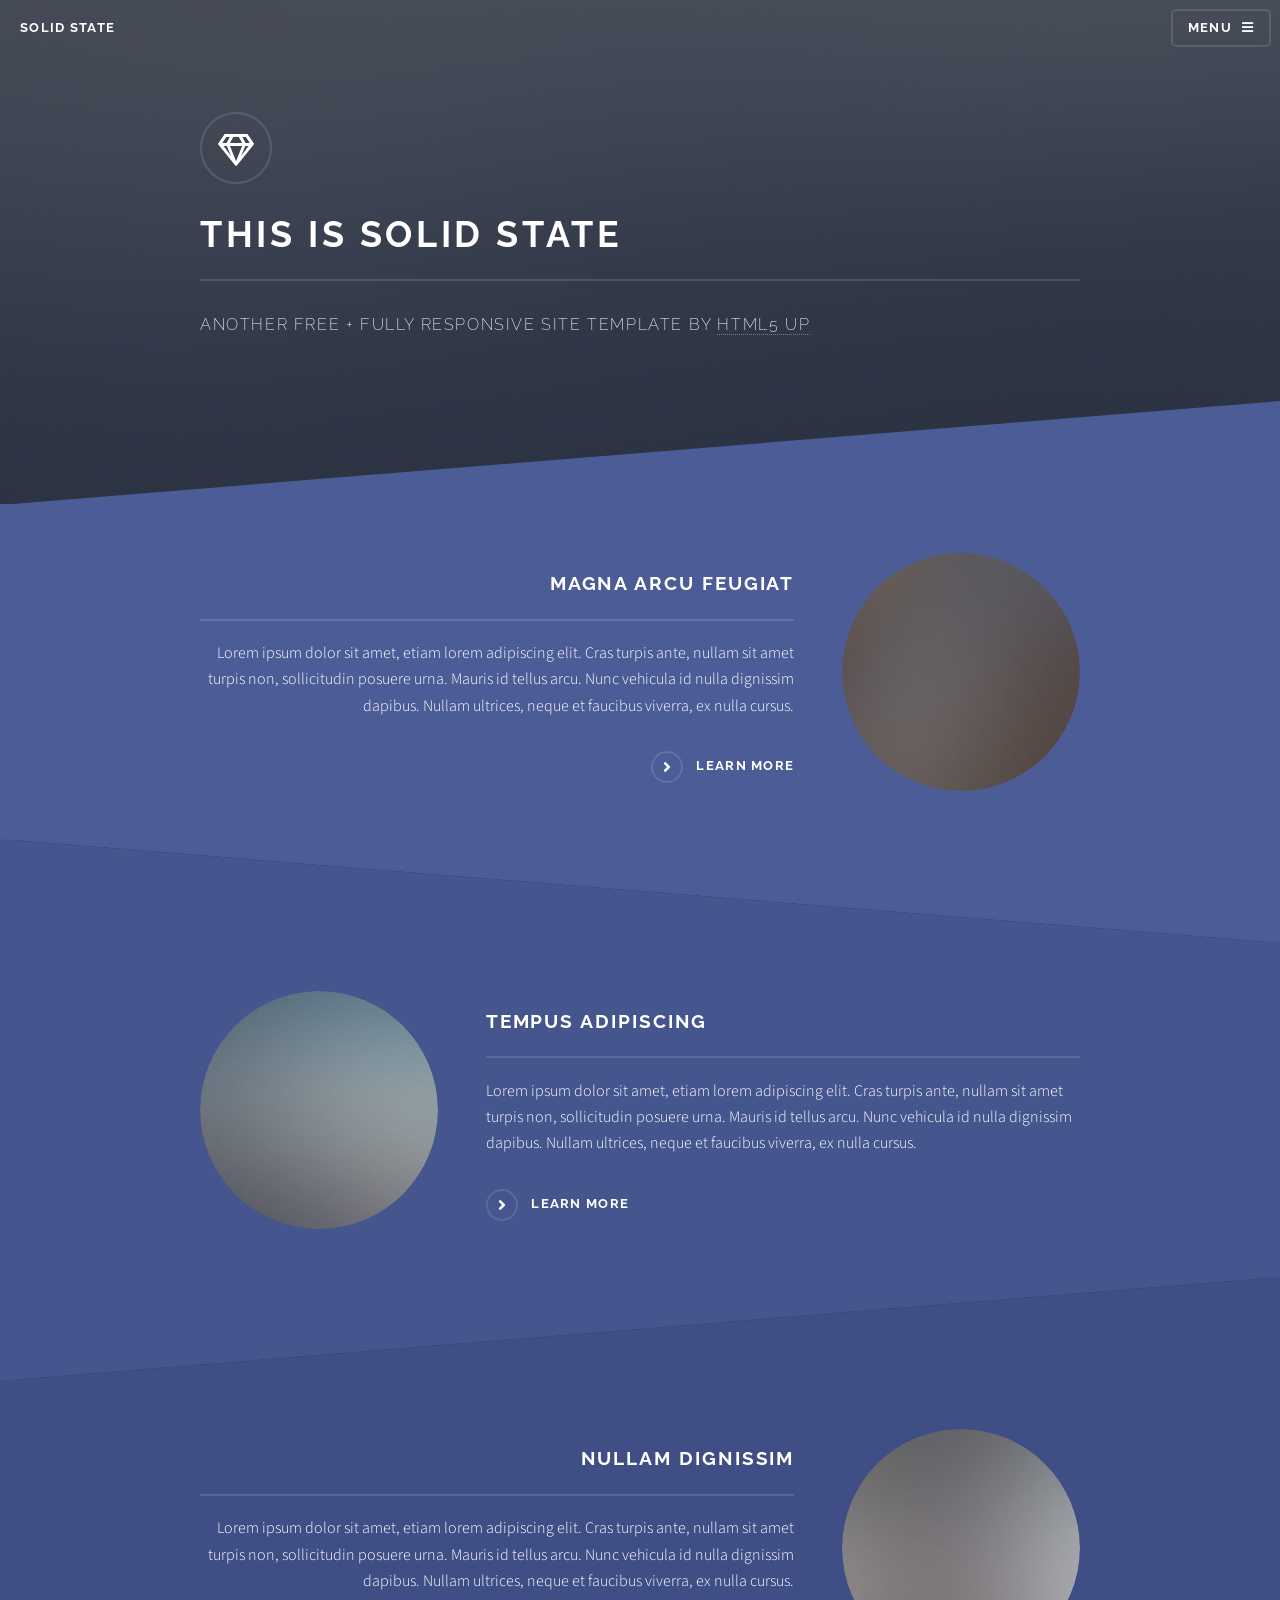
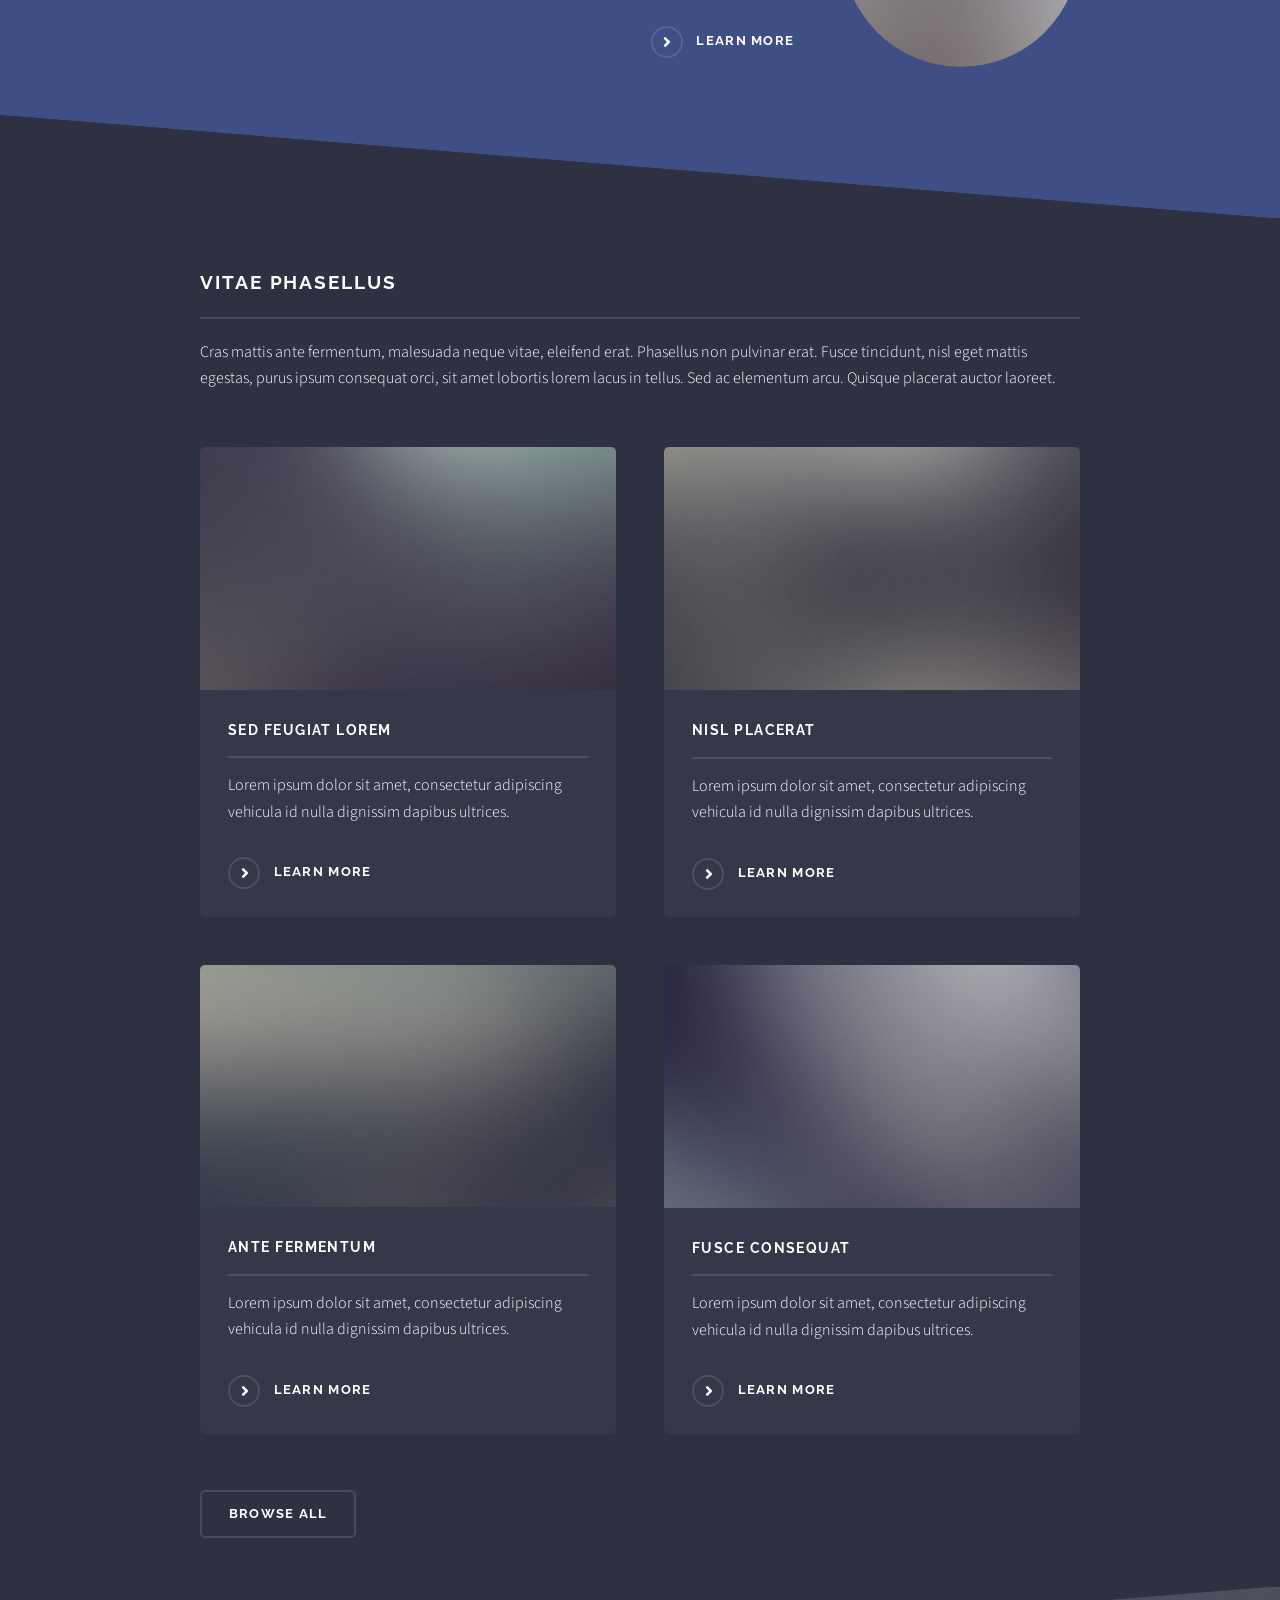
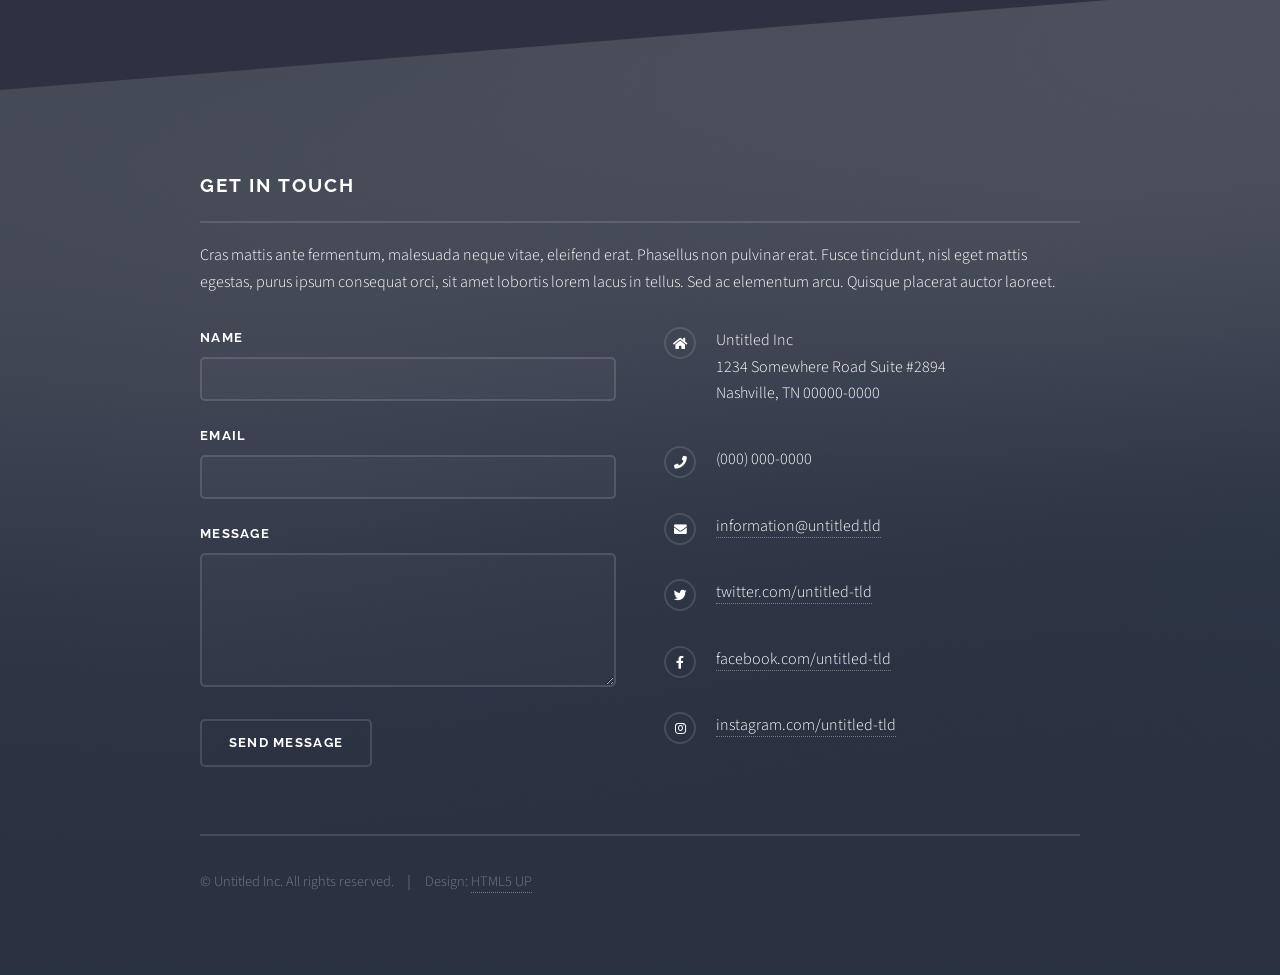
==== html5up-solid-state/index.html @ dfd780fa "hey" ====
<!DOCTYPE HTML>
<!--
	Solid State by HTML5 UP
	html5up.net | @ajlkn
	Free for personal and commercial use under the CCA 3.0 license (html5up.net/license)
-->
<html>
	<head>
		<title>Solid State by HTML5 UP</title>
		<meta charset="utf-8" />
		<meta name="viewport" content="width=device-width, initial-scale=1, user-scalable=no" />
		<link rel="stylesheet" href="assets/css/main.css" />
		<noscript><link rel="stylesheet" href="assets/css/noscript.css" /></noscript>
	</head>
	<body class="is-preload">

		<!-- Page Wrapper -->
			<div id="page-wrapper">

				<!-- Header -->
					<header id="header" class="alt">
						<h1><a href="index.html">Solid State</a></h1>
						<nav>
							<a href="#menu">Menu</a>
						</nav>
					</header>

				<!-- Menu -->
					<nav id="menu">
						<div class="inner">
							<h2>Menu</h2>
							<ul class="links">
								<li><a href="index.html">Home</a></li>
								<li><a href="generic.html">Generic</a></li>
								<li><a href="elements.html">Elements</a></li>
								<li><a href="#">Log In</a></li>
								<li><a href="#">Sign Up</a></li>
							</ul>
							<a href="#" class="close">Close</a>
						</div>
					</nav>

				<!-- Banner -->
					<section id="banner">
						<div class="inner">
							<div class="logo"><span class="icon fa-gem"></span></div>
							<h2>This is Solid State</h2>
							<p>Another free + fully responsive site template by <a href="http://html5up.net">HTML5 UP</a></p>
						</div>
					</section>

				<!-- Wrapper -->
					<section id="wrapper">

						<!-- One -->
							<section id="one" class="wrapper spotlight style1">
								<div class="inner">
									<a href="#" class="image"><img src="images/pic01.jpg" alt="" /></a>
									<div class="content">
										<h2 class="major">Magna arcu feugiat</h2>
										<p>Lorem ipsum dolor sit amet, etiam lorem adipiscing elit. Cras turpis ante, nullam sit amet turpis non, sollicitudin posuere urna. Mauris id tellus arcu. Nunc vehicula id nulla dignissim dapibus. Nullam ultrices, neque et faucibus viverra, ex nulla cursus.</p>
										<a href="#" class="special">Learn more</a>
									</div>
								</div>
							</section>

						<!-- Two -->
							<section id="two" class="wrapper alt spotlight style2">
								<div class="inner">
									<a href="#" class="image"><img src="images/pic02.jpg" alt="" /></a>
									<div class="content">
										<h2 class="major">Tempus adipiscing</h2>
										<p>Lorem ipsum dolor sit amet, etiam lorem adipiscing elit. Cras turpis ante, nullam sit amet turpis non, sollicitudin posuere urna. Mauris id tellus arcu. Nunc vehicula id nulla dignissim dapibus. Nullam ultrices, neque et faucibus viverra, ex nulla cursus.</p>
										<a href="#" class="special">Learn more</a>
									</div>
								</div>
							</section>

						<!-- Three -->
							<section id="three" class="wrapper spotlight style3">
								<div class="inner">
									<a href="#" class="image"><img src="images/pic03.jpg" alt="" /></a>
									<div class="content">
										<h2 class="major">Nullam dignissim</h2>
										<p>Lorem ipsum dolor sit amet, etiam lorem adipiscing elit. Cras turpis ante, nullam sit amet turpis non, sollicitudin posuere urna. Mauris id tellus arcu. Nunc vehicula id nulla dignissim dapibus. Nullam ultrices, neque et faucibus viverra, ex nulla cursus.</p>
										<a href="#" class="special">Learn more</a>
									</div>
								</div>
							</section>

						<!-- Four -->
							<section id="four" class="wrapper alt style1">
								<div class="inner">
									<h2 class="major">Vitae phasellus</h2>
									<p>Cras mattis ante fermentum, malesuada neque vitae, eleifend erat. Phasellus non pulvinar erat. Fusce tincidunt, nisl eget mattis egestas, purus ipsum consequat orci, sit amet lobortis lorem lacus in tellus. Sed ac elementum arcu. Quisque placerat auctor laoreet.</p>
									<section class="features">
										<article>
											<a href="#" class="image"><img src="images/pic04.jpg" alt="" /></a>
											<h3 class="major">Sed feugiat lorem</h3>
											<p>Lorem ipsum dolor sit amet, consectetur adipiscing vehicula id nulla dignissim dapibus ultrices.</p>
											<a href="#" class="special">Learn more</a>
										</article>
										<article>
											<a href="#" class="image"><img src="images/pic05.jpg" alt="" /></a>
											<h3 class="major">Nisl placerat</h3>
											<p>Lorem ipsum dolor sit amet, consectetur adipiscing vehicula id nulla dignissim dapibus ultrices.</p>
											<a href="#" class="special">Learn more</a>
										</article>
										<article>
											<a href="#" class="image"><img src="images/pic06.jpg" alt="" /></a>
											<h3 class="major">Ante fermentum</h3>
											<p>Lorem ipsum dolor sit amet, consectetur adipiscing vehicula id nulla dignissim dapibus ultrices.</p>
											<a href="#" class="special">Learn more</a>
										</article>
										<article>
											<a href="#" class="image"><img src="images/pic07.jpg" alt="" /></a>
											<h3 class="major">Fusce consequat</h3>
											<p>Lorem ipsum dolor sit amet, consectetur adipiscing vehicula id nulla dignissim dapibus ultrices.</p>
											<a href="#" class="special">Learn more</a>
										</article>
									</section>
									<ul class="actions">
										<li><a href="#" class="button">Browse All</a></li>
									</ul>
								</div>
							</section>

					</section>

				<!-- Footer -->
					<section id="footer">
						<div class="inner">
							<h2 class="major">Get in touch</h2>
							<p>Cras mattis ante fermentum, malesuada neque vitae, eleifend erat. Phasellus non pulvinar erat. Fusce tincidunt, nisl eget mattis egestas, purus ipsum consequat orci, sit amet lobortis lorem lacus in tellus. Sed ac elementum arcu. Quisque placerat auctor laoreet.</p>
							<form method="post" action="#">
								<div class="fields">
									<div class="field">
										<label for="name">Name</label>
										<input type="text" name="name" id="name" />
									</div>
									<div class="field">
										<label for="email">Email</label>
										<input type="email" name="email" id="email" />
									</div>
									<div class="field">
										<label for="message">Message</label>
										<textarea name="message" id="message" rows="4"></textarea>
									</div>
								</div>
								<ul class="actions">
									<li><input type="submit" value="Send Message" /></li>
								</ul>
							</form>
							<ul class="contact">
								<li class="icon solid fa-home">
									Untitled Inc<br />
									1234 Somewhere Road Suite #2894<br />
									Nashville, TN 00000-0000
								</li>
								<li class="icon solid fa-phone">(000) 000-0000</li>
								<li class="icon solid fa-envelope"><a href="#">information@untitled.tld</a></li>
								<li class="icon brands fa-twitter"><a href="#">twitter.com/untitled-tld</a></li>
								<li class="icon brands fa-facebook-f"><a href="#">facebook.com/untitled-tld</a></li>
								<li class="icon brands fa-instagram"><a href="#">instagram.com/untitled-tld</a></li>
							</ul>
							<ul class="copyright">
								<li>&copy; Untitled Inc. All rights reserved.</li><li>Design: <a href="http://html5up.net">HTML5 UP</a></li>
							</ul>
						</div>
					</section>

			</div>

		<!-- Scripts -->
			<script src="assets/js/jquery.min.js"></script>
			<script src="assets/js/jquery.scrollex.min.js"></script>
			<script src="assets/js/browser.min.js"></script>
			<script src="assets/js/breakpoints.min.js"></script>
			<script src="assets/js/util.js"></script>
			<script src="assets/js/main.js"></script>

	</body>
</html>
---- html5up-solid-state/assets/css/main.css ----
@import url(fontawesome-all.min.css);
@import url("https://fonts.googleapis.com/css?family=Raleway:200,700|Source+Sans+Pro:300,600,300italic,600italic");

/*
	Solid State by HTML5 UP
	html5up.net | @ajlkn
	Free for personal and commercial use under the CCA 3.0 license (html5up.net/license)
*/

html, body, div, span, applet, object,
iframe, h1, h2, h3, h4, h5, h6, p, blockquote,
pre, a, abbr, acronym, address, big, cite,
code, del, dfn, em, img, ins, kbd, q, s, samp,
small, strike, strong, sub, sup, tt, var, b,
u, i, center, dl, dt, dd, ol, ul, li, fieldset,
form, label, legend, table, caption, tbody,
tfoot, thead, tr, th, td, article, aside,
canvas, details, embed, figure, figcaption,
footer, header, hgroup, menu, nav, output, ruby,
section, summary, time, mark, audio, video {
	margin: 0;
	padding: 0;
	border: 0;
	font-size: 100%;
	font: inherit;
	vertical-align: baseline;}

article, aside, details, figcaption, figure,
footer, header, hgroup, menu, nav, section {
	display: block;}

body {
	line-height: 1;
}

ol, ul {
	list-style: none;
}

blockquote, q {
	quotes: none;
}

	blockquote:before, blockquote:after, q:before, q:after {
		content: '';
		content: none;
	}

table {
	border-collapse: collapse;
	border-spacing: 0;
}

body {
	-webkit-text-size-adjust: none;
}

mark {
	background-color: transparent;
	color: inherit;
}

input::-moz-focus-inner {
	border: 0;
	padding: 0;
}

input, select, textarea {
	-moz-appearance: none;
	-webkit-appearance: none;
	-ms-appearance: none;
	appearance: none;
}

/* Basic */

	@-ms-viewport {
		width: device-width;
	}

	body {
		-ms-overflow-style: scrollbar;
	}

	@media screen and (max-width: 480px) {

		html, body {
			min-width: 320px;
		}

	}

	html {
		box-sizing: border-box;
	}

	*, *:before, *:after {
		box-sizing: inherit;
	}

	body {
		background-color: #2e3141;
		background-image: linear-gradient(to top, rgba(46, 49, 65, 0.8), rgba(46, 49, 65, 0.8)), url("../../images/bg.jpg");
		background-size: auto, cover;
		background-attachment: fixed, fixed;
		background-position: center, center;
	}

		body.is-preload *, body.is-preload *:before, body.is-preload *:after {
			-moz-animation: none !important;
			-webkit-animation: none !important;
			-ms-animation: none !important;
			animation: none !important;
			-moz-transition: none !important;
			-webkit-transition: none !important;
			-ms-transition: none !important;
			transition: none !important;
		}

/* Type */

	body, input, select, textarea {
		color: #ffffff;
		font-family: "Source Sans Pro", Helvetica, sans-serif;
		font-size: 16.5pt;
		font-weight: 300;
		line-height: 1.65;
	}

		@media screen and (max-width: 1680px) {

			body, input, select, textarea {
				font-size: 13pt;
			}

		}

		@media screen and (max-width: 1280px) {

			body, input, select, textarea {
				font-size: 12pt;
			}

		}

		@media screen and (max-width: 980px) {

			body, input, select, textarea {
				font-size: 12pt;
			}

		}

		@media screen and (max-width: 736px) {

			body, input, select, textarea {
				font-size: 12pt;
			}

		}

		@media screen and (max-width: 480px) {

			body, input, select, textarea {
				font-size: 12pt;
			}

		}

	a {
		-moz-transition: color 0.2s ease-in-out, border-bottom-color 0.2s ease-in-out;
		-webkit-transition: color 0.2s ease-in-out, border-bottom-color 0.2s ease-in-out;
		-ms-transition: color 0.2s ease-in-out, border-bottom-color 0.2s ease-in-out;
		transition: color 0.2s ease-in-out, border-bottom-color 0.2s ease-in-out;
		border-bottom: dotted 1px rgba(255, 255, 255, 0.35);
		color: #ffffff;
		text-decoration: none;
	}

		a:hover {
			border-bottom-color: transparent;
			color: #ffffff !important;
		}

		a.special:not(.button) {
			text-decoration: none;
			border-bottom: 0;
			display: block;
			font-family: Raleway, Helvetica, sans-serif;
			font-size: 0.8em;
			font-weight: 700;
			letter-spacing: 0.1em;
			margin: 0 0 2em 0;
			text-transform: uppercase;
		}

			a.special:not(.button):before {
				-moz-osx-font-smoothing: grayscale;
				-webkit-font-smoothing: antialiased;
				display: inline-block;
				font-style: normal;
				font-variant: normal;
				text-rendering: auto;
				line-height: 1;
				text-transform: none !important;
				font-family: 'Font Awesome 5 Free';
				font-weight: 900;
			}

			a.special:not(.button):before {
				-moz-transition: background-color 0.2s ease-in-out;
				-webkit-transition: background-color 0.2s ease-in-out;
				-ms-transition: background-color 0.2s ease-in-out;
				transition: background-color 0.2s ease-in-out;
				border-radius: 100%;
				border: solid 2px rgba(255, 255, 255, 0.125);
				content: '\f105';
				display: inline-block;
				font-size: 1.25em;
				height: 2em;
				line-height: 1.75em;
				margin-right: 0.85em;
				text-align: center;
				text-indent: 0.15em;
				vertical-align: middle;
				width: 2em;
			}

			a.special:not(.button):hover:before {
				background-color: rgba(255, 255, 255, 0.025);
			}

			a.special:not(.button):active:before {
				background-color: rgba(255, 255, 255, 0.075);
			}

	strong, b {
		color: #ffffff;
		font-weight: 600;
	}

	em, i {
		font-style: italic;
	}

	p {
		margin: 0 0 2em 0;
	}

	h1, h2, h3, h4, h5, h6 {
		color: #ffffff;
		font-family: Raleway, Helvetica, sans-serif;
		font-weight: 700;
		letter-spacing: 0.1em;
		margin: 0 0 1em 0;
		text-transform: uppercase;
	}

		h1 a, h2 a, h3 a, h4 a, h5 a, h6 a {
			color: inherit;
			text-decoration: none;
			border-bottom: 0;
		}

		h1 span, h2 span, h3 span, h4 span, h5 span, h6 span {
			font-weight: 200;
		}

		h1.major, h2.major, h3.major, h4.major, h5.major, h6.major {
			padding-bottom: 1em;
			border-bottom: solid 2px rgba(255, 255, 255, 0.125);
		}

	h2 {
		font-size: 1.2em;
	}

	h3 {
		font-size: 0.9em;
	}

	h4 {
		font-size: 0.7em;
	}

	h5 {
		font-size: 0.7em;
	}

	h6 {
		font-size: 0.7em;
	}

	@media screen and (max-width: 736px) {

		h2 {
			font-size: 1em;
		}

		h3 {
			font-size: 0.8em;
		}

	}

	sub {
		font-size: 0.8em;
		position: relative;
		top: 0.5em;
	}

	sup {
		font-size: 0.8em;
		position: relative;
		top: -0.5em;
	}

	blockquote {
		border-left: solid 4px rgba(255, 255, 255, 0.125);
		font-style: italic;
		margin: 0 0 2em 0;
		padding: 0.5em 0 0.5em 2em;
	}

	code {
		background: rgba(255, 255, 255, 0.025);
		border-radius: 5px;
		border: solid 2px rgba(255, 255, 255, 0.125);
		font-family: "Courier New", monospace;
		font-size: 0.9em;
		margin: 0 0.25em;
		padding: 0.25em 0.65em;
	}

	pre {
		-webkit-overflow-scrolling: touch;
		font-family: "Courier New", monospace;
		font-size: 0.9em;
		margin: 0 0 2em 0;
	}

		pre code {
			display: block;
			line-height: 1.75em;
			padding: 1em 1.5em;
			overflow-x: auto;
		}

	hr {
		border: 0;
		border-bottom: solid 2px rgba(255, 255, 255, 0.125);
		margin: 2.5em 0;
	}

		hr.major {
			margin: 4em 0;
		}

	.align-left {
		text-align: left;
	}

	.align-center {
		text-align: center;
	}

	.align-right {
		text-align: right;
	}

/* Row */

	.row {
		display: flex;
		flex-wrap: wrap;
		box-sizing: border-box;
		align-items: stretch;
	}

		.row > * {
			box-sizing: border-box;
		}

		.row.gtr-uniform > * > :last-child {
			margin-bottom: 0;
		}

		.row.aln-left {
			justify-content: flex-start;
		}

		.row.aln-center {
			justify-content: center;
		}

		.row.aln-right {
			justify-content: flex-end;
		}

		.row.aln-top {
			align-items: flex-start;
		}

		.row.aln-middle {
			align-items: center;
		}

		.row.aln-bottom {
			align-items: flex-end;
		}

		.row > .imp {
			order: -1;
		}

		.row > .col-1 {
			width: 8.33333%;
		}

		.row > .off-1 {
			margin-left: 8.33333%;
		}

		.row > .col-2 {
			width: 16.66667%;
		}

		.row > .off-2 {
			margin-left: 16.66667%;
		}

		.row > .col-3 {
			width: 25%;
		}

		.row > .off-3 {
			margin-left: 25%;
		}

		.row > .col-4 {
			width: 33.33333%;
		}

		.row > .off-4 {
			margin-left: 33.33333%;
		}

		.row > .col-5 {
			width: 41.66667%;
		}

		.row > .off-5 {
			margin-left: 41.66667%;
		}

		.row > .col-6 {
			width: 50%;
		}

		.row > .off-6 {
			margin-left: 50%;
		}

		.row > .col-7 {
			width: 58.33333%;
		}

		.row > .off-7 {
			margin-left: 58.33333%;
		}

		.row > .col-8 {
			width: 66.66667%;
		}

		.row > .off-8 {
			margin-left: 66.66667%;
		}

		.row > .col-9 {
			width: 75%;
		}

		.row > .off-9 {
			margin-left: 75%;
		}

		.row > .col-10 {
			width: 83.33333%;
		}

		.row > .off-10 {
			margin-left: 83.33333%;
		}

		.row > .col-11 {
			width: 91.66667%;
		}

		.row > .off-11 {
			margin-left: 91.66667%;
		}

		.row > .col-12 {
			width: 100%;
		}

		.row > .off-12 {
			margin-left: 100%;
		}

		.row.gtr-0 {
			margin-top: 0;
			margin-left: 0em;
		}

			.row.gtr-0 > * {
				padding: 0 0 0 0em;
			}

			.row.gtr-0.gtr-uniform {
				margin-top: 0em;
			}

				.row.gtr-0.gtr-uniform > * {
					padding-top: 0em;
				}

		.row.gtr-25 {
			margin-top: 0;
			margin-left: -0.4375em;
		}

			.row.gtr-25 > * {
				padding: 0 0 0 0.4375em;
			}

			.row.gtr-25.gtr-uniform {
				margin-top: -0.4375em;
			}

				.row.gtr-25.gtr-uniform > * {
					padding-top: 0.4375em;
				}

		.row.gtr-50 {
			margin-top: 0;
			margin-left: -0.875em;
		}

			.row.gtr-50 > * {
				padding: 0 0 0 0.875em;
			}

			.row.gtr-50.gtr-uniform {
				margin-top: -0.875em;
			}

				.row.gtr-50.gtr-uniform > * {
					padding-top: 0.875em;
				}

		.row {
			margin-top: 0;
			margin-left: -1.75em;
		}

			.row > * {
				padding: 0 0 0 1.75em;
			}

			.row.gtr-uniform {
				margin-top: -1.75em;
			}

				.row.gtr-uniform > * {
					padding-top: 1.75em;
				}

		.row.gtr-150 {
			margin-top: 0;
			margin-left: -2.625em;
		}

			.row.gtr-150 > * {
				padding: 0 0 0 2.625em;
			}

			.row.gtr-150.gtr-uniform {
				margin-top: -2.625em;
			}

				.row.gtr-150.gtr-uniform > * {
					padding-top: 2.625em;
				}

		.row.gtr-200 {
			margin-top: 0;
			margin-left: -3.5em;
		}

			.row.gtr-200 > * {
				padding: 0 0 0 3.5em;
			}

			.row.gtr-200.gtr-uniform {
				margin-top: -3.5em;
			}

				.row.gtr-200.gtr-uniform > * {
					padding-top: 3.5em;
				}

		@media screen and (max-width: 1680px) {

			.row {
				display: flex;
				flex-wrap: wrap;
				box-sizing: border-box;
				align-items: stretch;
			}

				.row > * {
					box-sizing: border-box;
				}

				.row.gtr-uniform > * > :last-child {
					margin-bottom: 0;
				}

				.row.aln-left {
					justify-content: flex-start;
				}

				.row.aln-center {
					justify-content: center;
				}

				.row.aln-right {
					justify-content: flex-end;
				}

				.row.aln-top {
					align-items: flex-start;
				}

				.row.aln-middle {
					align-items: center;
				}

				.row.aln-bottom {
					align-items: flex-end;
				}

				.row > .imp-xlarge {
					order: -1;
				}

				.row > .col-1-xlarge {
					width: 8.33333%;
				}

				.row > .off-1-xlarge {
					margin-left: 8.33333%;
				}

				.row > .col-2-xlarge {
					width: 16.66667%;
				}

				.row > .off-2-xlarge {
					margin-left: 16.66667%;
				}

				.row > .col-3-xlarge {
					width: 25%;
				}

				.row > .off-3-xlarge {
					margin-left: 25%;
				}

				.row > .col-4-xlarge {
					width: 33.33333%;
				}

				.row > .off-4-xlarge {
					margin-left: 33.33333%;
				}

				.row > .col-5-xlarge {
					width: 41.66667%;
				}

				.row > .off-5-xlarge {
					margin-left: 41.66667%;
				}

				.row > .col-6-xlarge {
					width: 50%;
				}

				.row > .off-6-xlarge {
					margin-left: 50%;
				}

				.row > .col-7-xlarge {
					width: 58.33333%;
				}

				.row > .off-7-xlarge {
					margin-left: 58.33333%;
				}

				.row > .col-8-xlarge {
					width: 66.66667%;
				}

				.row > .off-8-xlarge {
					margin-left: 66.66667%;
				}

				.row > .col-9-xlarge {
					width: 75%;
				}

				.row > .off-9-xlarge {
					margin-left: 75%;
				}

				.row > .col-10-xlarge {
					width: 83.33333%;
				}

				.row > .off-10-xlarge {
					margin-left: 83.33333%;
				}

				.row > .col-11-xlarge {
					width: 91.66667%;
				}

				.row > .off-11-xlarge {
					margin-left: 91.66667%;
				}

				.row > .col-12-xlarge {
					width: 100%;
				}

				.row > .off-12-xlarge {
					margin-left: 100%;
				}

				.row.gtr-0 {
					margin-top: 0;
					margin-left: 0em;
				}

					.row.gtr-0 > * {
						padding: 0 0 0 0em;
					}

					.row.gtr-0.gtr-uniform {
						margin-top: 0em;
					}

						.row.gtr-0.gtr-uniform > * {
							padding-top: 0em;
						}

				.row.gtr-25 {
					margin-top: 0;
					margin-left: -0.4375em;
				}

					.row.gtr-25 > * {
						padding: 0 0 0 0.4375em;
					}

					.row.gtr-25.gtr-uniform {
						margin-top: -0.4375em;
					}

						.row.gtr-25.gtr-uniform > * {
							padding-top: 0.4375em;
						}

				.row.gtr-50 {
					margin-top: 0;
					margin-left: -0.875em;
				}

					.row.gtr-50 > * {
						padding: 0 0 0 0.875em;
					}

					.row.gtr-50.gtr-uniform {
						margin-top: -0.875em;
					}

						.row.gtr-50.gtr-uniform > * {
							padding-top: 0.875em;
						}

				.row {
					margin-top: 0;
					margin-left: -1.75em;
				}

					.row > * {
						padding: 0 0 0 1.75em;
					}

					.row.gtr-uniform {
						margin-top: -1.75em;
					}

						.row.gtr-uniform > * {
							padding-top: 1.75em;
						}

				.row.gtr-150 {
					margin-top: 0;
					margin-left: -2.625em;
				}

					.row.gtr-150 > * {
						padding: 0 0 0 2.625em;
					}

					.row.gtr-150.gtr-uniform {
						margin-top: -2.625em;
					}

						.row.gtr-150.gtr-uniform > * {
							padding-top: 2.625em;
						}

				.row.gtr-200 {
					margin-top: 0;
					margin-left: -3.5em;
				}

					.row.gtr-200 > * {
						padding: 0 0 0 3.5em;
					}

					.row.gtr-200.gtr-uniform {
						margin-top: -3.5em;
					}

						.row.gtr-200.gtr-uniform > * {
							padding-top: 3.5em;
						}

		}

		@media screen and (max-width: 1280px) {

			.row {
				display: flex;
				flex-wrap: wrap;
				box-sizing: border-box;
				align-items: stretch;
			}

				.row > * {
					box-sizing: border-box;
				}

				.row.gtr-uniform > * > :last-child {
					margin-bottom: 0;
				}

				.row.aln-left {
					justify-content: flex-start;
				}

				.row.aln-center {
					justify-content: center;
				}

				.row.aln-right {
					justify-content: flex-end;
				}

				.row.aln-top {
					align-items: flex-start;
				}

				.row.aln-middle {
					align-items: center;
				}

				.row.aln-bottom {
					align-items: flex-end;
				}

				.row > .imp-large {
					order: -1;
				}

				.row > .col-1-large {
					width: 8.33333%;
				}

				.row > .off-1-large {
					margin-left: 8.33333%;
				}

				.row > .col-2-large {
					width: 16.66667%;
				}

				.row > .off-2-large {
					margin-left: 16.66667%;
				}

				.row > .col-3-large {
					width: 25%;
				}

				.row > .off-3-large {
					margin-left: 25%;
				}

				.row > .col-4-large {
					width: 33.33333%;
				}

				.row > .off-4-large {
					margin-left: 33.33333%;
				}

				.row > .col-5-large {
					width: 41.66667%;
				}

				.row > .off-5-large {
					margin-left: 41.66667%;
				}

				.row > .col-6-large {
					width: 50%;
				}

				.row > .off-6-large {
					margin-left: 50%;
				}

				.row > .col-7-large {
					width: 58.33333%;
				}

				.row > .off-7-large {
					margin-left: 58.33333%;
				}

				.row > .col-8-large {
					width: 66.66667%;
				}

				.row > .off-8-large {
					margin-left: 66.66667%;
				}

				.row > .col-9-large {
					width: 75%;
				}

				.row > .off-9-large {
					margin-left: 75%;
				}

				.row > .col-10-large {
					width: 83.33333%;
				}

				.row > .off-10-large {
					margin-left: 83.33333%;
				}

				.row > .col-11-large {
					width: 91.66667%;
				}

				.row > .off-11-large {
					margin-left: 91.66667%;
				}

				.row > .col-12-large {
					width: 100%;
				}

				.row > .off-12-large {
					margin-left: 100%;
				}

				.row.gtr-0 {
					margin-top: 0;
					margin-left: 0em;
				}

					.row.gtr-0 > * {
						padding: 0 0 0 0em;
					}

					.row.gtr-0.gtr-uniform {
						margin-top: 0em;
					}

						.row.gtr-0.gtr-uniform > * {
							padding-top: 0em;
						}

				.row.gtr-25 {
					margin-top: 0;
					margin-left: -0.4375em;
				}

					.row.gtr-25 > * {
						padding: 0 0 0 0.4375em;
					}

					.row.gtr-25.gtr-uniform {
						margin-top: -0.4375em;
					}

						.row.gtr-25.gtr-uniform > * {
							padding-top: 0.4375em;
						}

				.row.gtr-50 {
					margin-top: 0;
					margin-left: -0.875em;
				}

					.row.gtr-50 > * {
						padding: 0 0 0 0.875em;
					}

					.row.gtr-50.gtr-uniform {
						margin-top: -0.875em;
					}

						.row.gtr-50.gtr-uniform > * {
							padding-top: 0.875em;
						}

				.row {
					margin-top: 0;
					margin-left: -1.75em;
				}

					.row > * {
						padding: 0 0 0 1.75em;
					}

					.row.gtr-uniform {
						margin-top: -1.75em;
					}

						.row.gtr-uniform > * {
							padding-top: 1.75em;
						}

				.row.gtr-150 {
					margin-top: 0;
					margin-left: -2.625em;
				}

					.row.gtr-150 > * {
						padding: 0 0 0 2.625em;
					}

					.row.gtr-150.gtr-uniform {
						margin-top: -2.625em;
					}

						.row.gtr-150.gtr-uniform > * {
							padding-top: 2.625em;
						}

				.row.gtr-200 {
					margin-top: 0;
					margin-left: -3.5em;
				}

					.row.gtr-200 > * {
						padding: 0 0 0 3.5em;
					}

					.row.gtr-200.gtr-uniform {
						margin-top: -3.5em;
					}

						.row.gtr-200.gtr-uniform > * {
							padding-top: 3.5em;
						}

		}

		@media screen and (max-width: 980px) {

			.row {
				display: flex;
				flex-wrap: wrap;
				box-sizing: border-box;
				align-items: stretch;
			}

				.row > * {
					box-sizing: border-box;
				}

				.row.gtr-uniform > * > :last-child {
					margin-bottom: 0;
				}

				.row.aln-left {
					justify-content: flex-start;
				}

				.row.aln-center {
					justify-content: center;
				}

				.row.aln-right {
					justify-content: flex-end;
				}

				.row.aln-top {
					align-items: flex-start;
				}

				.row.aln-middle {
					align-items: center;
				}

				.row.aln-bottom {
					align-items: flex-end;
				}

				.row > .imp-medium {
					order: -1;
				}

				.row > .col-1-medium {
					width: 8.33333%;
				}

				.row > .off-1-medium {
					margin-left: 8.33333%;
				}

				.row > .col-2-medium {
					width: 16.66667%;
				}

				.row > .off-2-medium {
					margin-left: 16.66667%;
				}

				.row > .col-3-medium {
					width: 25%;
				}

				.row > .off-3-medium {
					margin-left: 25%;
				}

				.row > .col-4-medium {
					width: 33.33333%;
				}

				.row > .off-4-medium {
					margin-left: 33.33333%;
				}

				.row > .col-5-medium {
					width: 41.66667%;
				}

				.row > .off-5-medium {
					margin-left: 41.66667%;
				}

				.row > .col-6-medium {
					width: 50%;
				}

				.row > .off-6-medium {
					margin-left: 50%;
				}

				.row > .col-7-medium {
					width: 58.33333%;
				}

				.row > .off-7-medium {
					margin-left: 58.33333%;
				}

				.row > .col-8-medium {
					width: 66.66667%;
				}

				.row > .off-8-medium {
					margin-left: 66.66667%;
				}

				.row > .col-9-medium {
					width: 75%;
				}

				.row > .off-9-medium {
					margin-left: 75%;
				}

				.row > .col-10-medium {
					width: 83.33333%;
				}

				.row > .off-10-medium {
					margin-left: 83.33333%;
				}

				.row > .col-11-medium {
					width: 91.66667%;
				}

				.row > .off-11-medium {
					margin-left: 91.66667%;
				}

				.row > .col-12-medium {
					width: 100%;
				}

				.row > .off-12-medium {
					margin-left: 100%;
				}

				.row.gtr-0 {
					margin-top: 0;
					margin-left: 0em;
				}

					.row.gtr-0 > * {
						padding: 0 0 0 0em;
					}

					.row.gtr-0.gtr-uniform {
						margin-top: 0em;
					}

						.row.gtr-0.gtr-uniform > * {
							padding-top: 0em;
						}

				.row.gtr-25 {
					margin-top: 0;
					margin-left: -0.4375em;
				}

					.row.gtr-25 > * {
						padding: 0 0 0 0.4375em;
					}

					.row.gtr-25.gtr-uniform {
						margin-top: -0.4375em;
					}

						.row.gtr-25.gtr-uniform > * {
							padding-top: 0.4375em;
						}

				.row.gtr-50 {
					margin-top: 0;
					margin-left: -0.875em;
				}

					.row.gtr-50 > * {
						padding: 0 0 0 0.875em;
					}

					.row.gtr-50.gtr-uniform {
						margin-top: -0.875em;
					}

						.row.gtr-50.gtr-uniform > * {
							padding-top: 0.875em;
						}

				.row {
					margin-top: 0;
					margin-left: -1.75em;
				}

					.row > * {
						padding: 0 0 0 1.75em;
					}

					.row.gtr-uniform {
						margin-top: -1.75em;
					}

						.row.gtr-uniform > * {
							padding-top: 1.75em;
						}

				.row.gtr-150 {
					margin-top: 0;
					margin-left: -2.625em;
				}

					.row.gtr-150 > * {
						padding: 0 0 0 2.625em;
					}

					.row.gtr-150.gtr-uniform {
						margin-top: -2.625em;
					}

						.row.gtr-150.gtr-uniform > * {
							padding-top: 2.625em;
						}

				.row.gtr-200 {
					margin-top: 0;
					margin-left: -3.5em;
				}

					.row.gtr-200 > * {
						padding: 0 0 0 3.5em;
					}

					.row.gtr-200.gtr-uniform {
						margin-top: -3.5em;
					}

						.row.gtr-200.gtr-uniform > * {
							padding-top: 3.5em;
						}

		}

		@media screen and (max-width: 736px) {

			.row {
				display: flex;
				flex-wrap: wrap;
				box-sizing: border-box;
				align-items: stretch;
			}

				.row > * {
					box-sizing: border-box;
				}

				.row.gtr-uniform > * > :last-child {
					margin-bottom: 0;
				}

				.row.aln-left {
					justify-content: flex-start;
				}

				.row.aln-center {
					justify-content: center;
				}

				.row.aln-right {
					justify-content: flex-end;
				}

				.row.aln-top {
					align-items: flex-start;
				}

				.row.aln-middle {
					align-items: center;
				}

				.row.aln-bottom {
					align-items: flex-end;
				}

				.row > .imp-small {
					order: -1;
				}

				.row > .col-1-small {
					width: 8.33333%;
				}

				.row > .off-1-small {
					margin-left: 8.33333%;
				}

				.row > .col-2-small {
					width: 16.66667%;
				}

				.row > .off-2-small {
					margin-left: 16.66667%;
				}

				.row > .col-3-small {
					width: 25%;
				}

				.row > .off-3-small {
					margin-left: 25%;
				}

				.row > .col-4-small {
					width: 33.33333%;
				}

				.row > .off-4-small {
					margin-left: 33.33333%;
				}

				.row > .col-5-small {
					width: 41.66667%;
				}

				.row > .off-5-small {
					margin-left: 41.66667%;
				}

				.row > .col-6-small {
					width: 50%;
				}

				.row > .off-6-small {
					margin-left: 50%;
				}

				.row > .col-7-small {
					width: 58.33333%;
				}

				.row > .off-7-small {
					margin-left: 58.33333%;
				}

				.row > .col-8-small {
					width: 66.66667%;
				}

				.row > .off-8-small {
					margin-left: 66.66667%;
				}

				.row > .col-9-small {
					width: 75%;
				}

				.row > .off-9-small {
					margin-left: 75%;
				}

				.row > .col-10-small {
					width: 83.33333%;
				}

				.row > .off-10-small {
					margin-left: 83.33333%;
				}

				.row > .col-11-small {
					width: 91.66667%;
				}

				.row > .off-11-small {
					margin-left: 91.66667%;
				}

				.row > .col-12-small {
					width: 100%;
				}

				.row > .off-12-small {
					margin-left: 100%;
				}

				.row.gtr-0 {
					margin-top: 0;
					margin-left: 0em;
				}

					.row.gtr-0 > * {
						padding: 0 0 0 0em;
					}

					.row.gtr-0.gtr-uniform {
						margin-top: 0em;
					}

						.row.gtr-0.gtr-uniform > * {
							padding-top: 0em;
						}

				.row.gtr-25 {
					margin-top: 0;
					margin-left: -0.3125em;
				}

					.row.gtr-25 > * {
						padding: 0 0 0 0.3125em;
					}

					.row.gtr-25.gtr-uniform {
						margin-top: -0.3125em;
					}

						.row.gtr-25.gtr-uniform > * {
							padding-top: 0.3125em;
						}

				.row.gtr-50 {
					margin-top: 0;
					margin-left: -0.625em;
				}

					.row.gtr-50 > * {
						padding: 0 0 0 0.625em;
					}

					.row.gtr-50.gtr-uniform {
						margin-top: -0.625em;
					}

						.row.gtr-50.gtr-uniform > * {
							padding-top: 0.625em;
						}

				.row {
					margin-top: 0;
					margin-left: -1.25em;
				}

					.row > * {
						padding: 0 0 0 1.25em;
					}

					.row.gtr-uniform {
						margin-top: -1.25em;
					}

						.row.gtr-uniform > * {
							padding-top: 1.25em;
						}

				.row.gtr-150 {
					margin-top: 0;
					margin-left: -1.875em;
				}

					.row.gtr-150 > * {
						padding: 0 0 0 1.875em;
					}

					.row.gtr-150.gtr-uniform {
						margin-top: -1.875em;
					}

						.row.gtr-150.gtr-uniform > * {
							padding-top: 1.875em;
						}

				.row.gtr-200 {
					margin-top: 0;
					margin-left: -2.5em;
				}

					.row.gtr-200 > * {
						padding: 0 0 0 2.5em;
					}

					.row.gtr-200.gtr-uniform {
						margin-top: -2.5em;
					}

						.row.gtr-200.gtr-uniform > * {
							padding-top: 2.5em;
						}

		}

		@media screen and (max-width: 480px) {

			.row {
				display: flex;
				flex-wrap: wrap;
				box-sizing: border-box;
				align-items: stretch;
			}

				.row > * {
					box-sizing: border-box;
				}

				.row.gtr-uniform > * > :last-child {
					margin-bottom: 0;
				}

				.row.aln-left {
					justify-content: flex-start;
				}

				.row.aln-center {
					justify-content: center;
				}

				.row.aln-right {
					justify-content: flex-end;
				}

				.row.aln-top {
					align-items: flex-start;
				}

				.row.aln-middle {
					align-items: center;
				}

				.row.aln-bottom {
					align-items: flex-end;
				}

				.row > .imp-xsmall {
					order: -1;
				}

				.row > .col-1-xsmall {
					width: 8.33333%;
				}

				.row > .off-1-xsmall {
					margin-left: 8.33333%;
				}

				.row > .col-2-xsmall {
					width: 16.66667%;
				}

				.row > .off-2-xsmall {
					margin-left: 16.66667%;
				}

				.row > .col-3-xsmall {
					width: 25%;
				}

				.row > .off-3-xsmall {
					margin-left: 25%;
				}

				.row > .col-4-xsmall {
					width: 33.33333%;
				}

				.row > .off-4-xsmall {
					margin-left: 33.33333%;
				}

				.row > .col-5-xsmall {
					width: 41.66667%;
				}

				.row > .off-5-xsmall {
					margin-left: 41.66667%;
				}

				.row > .col-6-xsmall {
					width: 50%;
				}

				.row > .off-6-xsmall {
					margin-left: 50%;
				}

				.row > .col-7-xsmall {
					width: 58.33333%;
				}

				.row > .off-7-xsmall {
					margin-left: 58.33333%;
				}

				.row > .col-8-xsmall {
					width: 66.66667%;
				}

				.row > .off-8-xsmall {
					margin-left: 66.66667%;
				}

				.row > .col-9-xsmall {
					width: 75%;
				}

				.row > .off-9-xsmall {
					margin-left: 75%;
				}

				.row > .col-10-xsmall {
					width: 83.33333%;
				}

				.row > .off-10-xsmall {
					margin-left: 83.33333%;
				}

				.row > .col-11-xsmall {
					width: 91.66667%;
				}

				.row > .off-11-xsmall {
					margin-left: 91.66667%;
				}

				.row > .col-12-xsmall {
					width: 100%;
				}

				.row > .off-12-xsmall {
					margin-left: 100%;
				}

				.row.gtr-0 {
					margin-top: 0;
					margin-left: 0em;
				}

					.row.gtr-0 > * {
						padding: 0 0 0 0em;
					}

					.row.gtr-0.gtr-uniform {
						margin-top: 0em;
					}

						.row.gtr-0.gtr-uniform > * {
							padding-top: 0em;
						}

				.row.gtr-25 {
					margin-top: 0;
					margin-left: -0.3125em;
				}

					.row.gtr-25 > * {
						padding: 0 0 0 0.3125em;
					}

					.row.gtr-25.gtr-uniform {
						margin-top: -0.3125em;
					}

						.row.gtr-25.gtr-uniform > * {
							padding-top: 0.3125em;
						}

				.row.gtr-50 {
					margin-top: 0;
					margin-left: -0.625em;
				}

					.row.gtr-50 > * {
						padding: 0 0 0 0.625em;
					}

					.row.gtr-50.gtr-uniform {
						margin-top: -0.625em;
					}

						.row.gtr-50.gtr-uniform > * {
							padding-top: 0.625em;
						}

				.row {
					margin-top: 0;
					margin-left: -1.25em;
				}

					.row > * {
						padding: 0 0 0 1.25em;
					}

					.row.gtr-uniform {
						margin-top: -1.25em;
					}

						.row.gtr-uniform > * {
							padding-top: 1.25em;
						}

				.row.gtr-150 {
					margin-top: 0;
					margin-left: -1.875em;
				}

					.row.gtr-150 > * {
						padding: 0 0 0 1.875em;
					}

					.row.gtr-150.gtr-uniform {
						margin-top: -1.875em;
					}

						.row.gtr-150.gtr-uniform > * {
							padding-top: 1.875em;
						}

				.row.gtr-200 {
					margin-top: 0;
					margin-left: -2.5em;
				}

					.row.gtr-200 > * {
						padding: 0 0 0 2.5em;
					}

					.row.gtr-200.gtr-uniform {
						margin-top: -2.5em;
					}

						.row.gtr-200.gtr-uniform > * {
							padding-top: 2.5em;
						}

		}

		@media screen and (max-width: 360px) {

			.row {
				display: flex;
				flex-wrap: wrap;
				box-sizing: border-box;
				align-items: stretch;
			}

				.row > * {
					box-sizing: border-box;
				}

				.row.gtr-uniform > * > :last-child {
					margin-bottom: 0;
				}

				.row.aln-left {
					justify-content: flex-start;
				}

				.row.aln-center {
					justify-content: center;
				}

				.row.aln-right {
					justify-content: flex-end;
				}

				.row.aln-top {
					align-items: flex-start;
				}

				.row.aln-middle {
					align-items: center;
				}

				.row.aln-bottom {
					align-items: flex-end;
				}

				.row > .imp-xxsmall {
					order: -1;
				}

				.row > .col-1-xxsmall {
					width: 8.33333%;
				}

				.row > .off-1-xxsmall {
					margin-left: 8.33333%;
				}

				.row > .col-2-xxsmall {
					width: 16.66667%;
				}

				.row > .off-2-xxsmall {
					margin-left: 16.66667%;
				}

				.row > .col-3-xxsmall {
					width: 25%;
				}

				.row > .off-3-xxsmall {
					margin-left: 25%;
				}

				.row > .col-4-xxsmall {
					width: 33.33333%;
				}

				.row > .off-4-xxsmall {
					margin-left: 33.33333%;
				}

				.row > .col-5-xxsmall {
					width: 41.66667%;
				}

				.row > .off-5-xxsmall {
					margin-left: 41.66667%;
				}

				.row > .col-6-xxsmall {
					width: 50%;
				}

				.row > .off-6-xxsmall {
					margin-left: 50%;
				}

				.row > .col-7-xxsmall {
					width: 58.33333%;
				}

				.row > .off-7-xxsmall {
					margin-left: 58.33333%;
				}

				.row > .col-8-xxsmall {
					width: 66.66667%;
				}

				.row > .off-8-xxsmall {
					margin-left: 66.66667%;
				}

				.row > .col-9-xxsmall {
					width: 75%;
				}

				.row > .off-9-xxsmall {
					margin-left: 75%;
				}

				.row > .col-10-xxsmall {
					width: 83.33333%;
				}

				.row > .off-10-xxsmall {
					margin-left: 83.33333%;
				}

				.row > .col-11-xxsmall {
					width: 91.66667%;
				}

				.row > .off-11-xxsmall {
					margin-left: 91.66667%;
				}

				.row > .col-12-xxsmall {
					width: 100%;
				}

				.row > .off-12-xxsmall {
					margin-left: 100%;
				}

				.row.gtr-0 {
					margin-top: 0;
					margin-left: 0em;
				}

					.row.gtr-0 > * {
						padding: 0 0 0 0em;
					}

					.row.gtr-0.gtr-uniform {
						margin-top: 0em;
					}

						.row.gtr-0.gtr-uniform > * {
							padding-top: 0em;
						}

				.row.gtr-25 {
					margin-top: 0;
					margin-left: -0.3125em;
				}

					.row.gtr-25 > * {
						padding: 0 0 0 0.3125em;
					}

					.row.gtr-25.gtr-uniform {
						margin-top: -0.3125em;
					}

						.row.gtr-25.gtr-uniform > * {
							padding-top: 0.3125em;
						}

				.row.gtr-50 {
					margin-top: 0;
					margin-left: -0.625em;
				}

					.row.gtr-50 > * {
						padding: 0 0 0 0.625em;
					}

					.row.gtr-50.gtr-uniform {
						margin-top: -0.625em;
					}

						.row.gtr-50.gtr-uniform > * {
							padding-top: 0.625em;
						}

				.row {
					margin-top: 0;
					margin-left: -1.25em;
				}

					.row > * {
						padding: 0 0 0 1.25em;
					}

					.row.gtr-uniform {
						margin-top: -1.25em;
					}

						.row.gtr-uniform > * {
							padding-top: 1.25em;
						}

				.row.gtr-150 {
					margin-top: 0;
					margin-left: -1.875em;
				}

					.row.gtr-150 > * {
						padding: 0 0 0 1.875em;
					}

					.row.gtr-150.gtr-uniform {
						margin-top: -1.875em;
					}

						.row.gtr-150.gtr-uniform > * {
							padding-top: 1.875em;
						}

				.row.gtr-200 {
					margin-top: 0;
					margin-left: -2.5em;
				}

					.row.gtr-200 > * {
						padding: 0 0 0 2.5em;
					}

					.row.gtr-200.gtr-uniform {
						margin-top: -2.5em;
					}

						.row.gtr-200.gtr-uniform > * {
							padding-top: 2.5em;
						}

		}

/* Section/Article */

	section.special, article.special {
		text-align: center;
	}

/* Form */

	form {
		margin: 0 0 2em 0;
	}

		form > :last-child {
			margin-bottom: 0;
		}

		form > .fields {
			display: -moz-flex;
			display: -webkit-flex;
			display: -ms-flex;
			display: flex;
			-moz-flex-wrap: wrap;
			-webkit-flex-wrap: wrap;
			-ms-flex-wrap: wrap;
			flex-wrap: wrap;
			width: calc(100% + 3em);
			margin: -1.5em 0 2em -1.5em;
		}

			form > .fields > .field {
				-moz-flex-grow: 0;
				-webkit-flex-grow: 0;
				-ms-flex-grow: 0;
				flex-grow: 0;
				-moz-flex-shrink: 0;
				-webkit-flex-shrink: 0;
				-ms-flex-shrink: 0;
				flex-shrink: 0;
				padding: 1.5em 0 0 1.5em;
				width: calc(100% - 1.5em);
			}

				form > .fields > .field.half {
					width: calc(50% - 0.75em);
				}

				form > .fields > .field.third {
					width: calc(100%/3 - 0.5em);
				}

				form > .fields > .field.quarter {
					width: calc(25% - 0.375em);
				}

		@media screen and (max-width: 480px) {

			form > .fields {
				width: calc(100% + 3em);
				margin: -1.5em 0 2em -1.5em;
			}

				form > .fields > .field {
					padding: 1.5em 0 0 1.5em;
					width: calc(100% - 1.5em);
				}

					form > .fields > .field.half {
						width: calc(100% - 1.5em);
					}

					form > .fields > .field.third {
						width: calc(100% - 1.5em);
					}

					form > .fields > .field.quarter {
						width: calc(100% - 1.5em);
					}

		}

	label {
		color: #ffffff;
		display: block;
		font-family: Raleway, Helvetica, sans-serif;
		font-size: 0.8em;
		font-weight: 700;
		letter-spacing: 0.1em;
		margin: 0 0 0.7em 0;
		text-transform: uppercase;
	}

	input[type="text"],
	input[type="password"],
	input[type="email"],
	input[type="tel"],
	select,
	textarea {
		-moz-appearance: none;
		-webkit-appearance: none;
		-ms-appearance: none;
		appearance: none;
		background: rgba(255, 255, 255, 0.025);
		border-radius: 5px;
		border: none;
		border: solid 2px rgba(255, 255, 255, 0.125);
		color: inherit;
		display: block;
		outline: 0;
		padding: 0 1em;
		text-decoration: none;
		width: 100%;
	}

		input[type="text"]:invalid,
		input[type="password"]:invalid,
		input[type="email"]:invalid,
		input[type="tel"]:invalid,
		select:invalid,
		textarea:invalid {
			box-shadow: none;
		}

		input[type="text"]:focus,
		input[type="password"]:focus,
		input[type="email"]:focus,
		input[type="tel"]:focus,
		select:focus,
		textarea:focus {
			border-color: #5b6ba6;
		}

	select {
		background-image: url("data:image/svg+xml;charset=utf8,%3Csvg xmlns='http://www.w3.org/2000/svg' width='40' height='40' preserveAspectRatio='none' viewBox='0 0 40 40'%3E%3Cpath d='M9.4,12.3l10.4,10.4l10.4-10.4c0.2-0.2,0.5-0.4,0.9-0.4c0.3,0,0.6,0.1,0.9,0.4l3.3,3.3c0.2,0.2,0.4,0.5,0.4,0.9 c0,0.4-0.1,0.6-0.4,0.9L20.7,31.9c-0.2,0.2-0.5,0.4-0.9,0.4c-0.3,0-0.6-0.1-0.9-0.4L4.3,17.3c-0.2-0.2-0.4-0.5-0.4-0.9 c0-0.4,0.1-0.6,0.4-0.9l3.3-3.3c0.2-0.2,0.5-0.4,0.9-0.4S9.1,12.1,9.4,12.3z' fill='rgba(255, 255, 255, 0.125)' /%3E%3C/svg%3E");
		background-size: 1.25rem;
		background-repeat: no-repeat;
		background-position: calc(100% - 1rem) center;
		height: 2.75em;
		padding-right: 2.75em;
		text-overflow: ellipsis;
	}

		select option {
			color: #ffffff;
			background: #2e3141;
		}

		select:focus::-ms-value {
			background-color: transparent;
		}

		select::-ms-expand {
			display: none;
		}

	input[type="text"],
	input[type="password"],
	input[type="email"],
	select {
		height: 2.75em;
	}

	textarea {
		padding: 0.75em 1em;
	}

	input[type="checkbox"],
	input[type="radio"] {
		-moz-appearance: none;
		-webkit-appearance: none;
		-ms-appearance: none;
		appearance: none;
		display: block;
		float: left;
		margin-right: -2em;
		opacity: 0;
		width: 1em;
		z-index: -1;
	}

		input[type="checkbox"] + label,
		input[type="radio"] + label {
			text-decoration: none;
			color: #ffffff;
			cursor: pointer;
			display: inline-block;
			font-size: 1em;
			font-family: "Source Sans Pro", Helvetica, sans-serif;
			text-transform: none;
			letter-spacing: 0;
			font-weight: 300;
			padding-left: 2.4em;
			padding-right: 0.75em;
			position: relative;
		}

			input[type="checkbox"] + label:before,
			input[type="radio"] + label:before {
				-moz-osx-font-smoothing: grayscale;
				-webkit-font-smoothing: antialiased;
				display: inline-block;
				font-style: normal;
				font-variant: normal;
				text-rendering: auto;
				line-height: 1;
				text-transform: none !important;
				font-family: 'Font Awesome 5 Free';
				font-weight: 900;
			}

			input[type="checkbox"] + label:before,
			input[type="radio"] + label:before {
				background: rgba(255, 255, 255, 0.025);
				border-radius: 5px;
				border: solid 2px rgba(255, 255, 255, 0.125);
				content: '';
				display: inline-block;
				font-size: 0.8em;
				height: 2.0625em;
				left: 0;
				line-height: 2.0625em;
				position: absolute;
				text-align: center;
				top: 0;
				width: 2.0625em;
			}

		input[type="checkbox"]:checked + label:before,
		input[type="radio"]:checked + label:before {
			background: #ffffff;
			border-color: #ffffff;
			content: '\f00c';
			color: #2e3141;
		}

		input[type="checkbox"]:focus + label:before,
		input[type="radio"]:focus + label:before {
			border-color: #4c5c96;
		}

	input[type="checkbox"] + label:before {
		border-radius: 5px;
	}

	input[type="radio"] + label:before {
		border-radius: 100%;
	}

	::-webkit-input-placeholder {
		color: rgba(255, 255, 255, 0.35) !important;
		opacity: 1.0;
	}

	:-moz-placeholder {
		color: rgba(255, 255, 255, 0.35) !important;
		opacity: 1.0;
	}

	::-moz-placeholder {
		color: rgba(255, 255, 255, 0.35) !important;
		opacity: 1.0;
	}

	:-ms-input-placeholder {
		color: rgba(255, 255, 255, 0.35) !important;
		opacity: 1.0;
	}

/* Box */

	.box {
		border-radius: 5px;
		border: solid 2px rgba(255, 255, 255, 0.125);
		margin-bottom: 2em;
		padding: 1.5em;
	}

		.box > :last-child,
		.box > :last-child > :last-child,
		.box > :last-child > :last-child > :last-child {
			margin-bottom: 0;
		}

		.box.alt {
			border: 0;
			border-radius: 0;
			padding: 0;
		}

/* Icon */

	.icon {
		text-decoration: none;
		border-bottom: none;
		position: relative;
	}

		.icon:before {
			-moz-osx-font-smoothing: grayscale;
			-webkit-font-smoothing: antialiased;
			display: inline-block;
			font-style: normal;
			font-variant: normal;
			text-rendering: auto;
			line-height: 1;
			text-transform: none !important;
			font-family: 'Font Awesome 5 Free';
			font-weight: 400;
		}

		.icon > .label {
			display: none;
		}

		.icon:before {
			line-height: inherit;
		}

		.icon.solid:before {
			font-weight: 900;
		}

		.icon.brands:before {
			font-family: 'Font Awesome 5 Brands';
		}

/* Image */

	.image {
		border-radius: 5px;
		border: 0;
		display: inline-block;
		position: relative;
	}

		.image img {
			border-radius: 5px;
			display: block;
		}

		.image.left, .image.right {
			max-width: 40%;
		}

			.image.left img, .image.right img {
				width: 100%;
			}

		.image.left {
			float: left;
			padding: 0 1.5em 1em 0;
			top: 0.25em;
		}

		.image.right {
			float: right;
			padding: 0 0 1em 1.5em;
			top: 0.25em;
		}

		.image.fit {
			display: block;
			margin: 0 0 2em 0;
			width: 100%;
		}

			.image.fit img {
				width: 100%;
			}

		.image.main {
			display: block;
			margin: 0 0 3em 0;
			width: 100%;
		}

			.image.main img {
				width: 100%;
			}

/* List */

	ol {
		list-style: decimal;
		margin: 0 0 2em 0;
		padding-left: 1.25em;
	}

		ol li {
			padding-left: 0.25em;
		}

	ul {
		list-style: disc;
		margin: 0 0 2em 0;
		padding-left: 1em;
	}

		ul li {
			padding-left: 0.5em;
		}

		ul.alt {
			list-style: none;
			padding-left: 0;
		}

			ul.alt li {
				border-top: solid 1px rgba(255, 255, 255, 0.125);
				padding: 0.5em 0;
			}

				ul.alt li:first-child {
					border-top: 0;
					padding-top: 0;
				}

	dl {
		margin: 0 0 2em 0;
	}

		dl dt {
			display: block;
			font-weight: 600;
			margin: 0 0 1em 0;
		}

		dl dd {
			margin-left: 2em;
		}

/* Actions */

	ul.actions {
		display: -moz-flex;
		display: -webkit-flex;
		display: -ms-flex;
		display: flex;
		cursor: default;
		list-style: none;
		margin-left: -1em;
		padding-left: 0;
	}

		ul.actions li {
			padding: 0 0 0 1em;
			vertical-align: middle;
		}

		ul.actions.special {
			-moz-justify-content: center;
			-webkit-justify-content: center;
			-ms-justify-content: center;
			justify-content: center;
			width: 100%;
			margin-left: 0;
		}

			ul.actions.special li:first-child {
				padding-left: 0;
			}

		ul.actions.stacked {
			-moz-flex-direction: column;
			-webkit-flex-direction: column;
			-ms-flex-direction: column;
			flex-direction: column;
			margin-left: 0;
		}

			ul.actions.stacked li {
				padding: 1.3em 0 0 0;
			}

				ul.actions.stacked li:first-child {
					padding-top: 0;
				}

		ul.actions.fit {
			width: calc(100% + 1em);
		}

			ul.actions.fit li {
				-moz-flex-grow: 1;
				-webkit-flex-grow: 1;
				-ms-flex-grow: 1;
				flex-grow: 1;
				-moz-flex-shrink: 1;
				-webkit-flex-shrink: 1;
				-ms-flex-shrink: 1;
				flex-shrink: 1;
				width: 100%;
			}

				ul.actions.fit li > * {
					width: 100%;
				}

			ul.actions.fit.stacked {
				width: 100%;
			}

		@media screen and (max-width: 480px) {

			ul.actions:not(.fixed) {
				-moz-flex-direction: column;
				-webkit-flex-direction: column;
				-ms-flex-direction: column;
				flex-direction: column;
				margin-left: 0;
				width: 100% !important;
			}

				ul.actions:not(.fixed) li {
					-moz-flex-grow: 1;
					-webkit-flex-grow: 1;
					-ms-flex-grow: 1;
					flex-grow: 1;
					-moz-flex-shrink: 1;
					-webkit-flex-shrink: 1;
					-ms-flex-shrink: 1;
					flex-shrink: 1;
					padding: 1em 0 0 0;
					text-align: center;
					width: 100%;
				}

					ul.actions:not(.fixed) li > * {
						width: 100%;
					}

					ul.actions:not(.fixed) li:first-child {
						padding-top: 0;
					}

					ul.actions:not(.fixed) li input[type="submit"],
					ul.actions:not(.fixed) li input[type="reset"],
					ul.actions:not(.fixed) li input[type="button"],
					ul.actions:not(.fixed) li button,
					ul.actions:not(.fixed) li .button {
						width: 100%;
					}

						ul.actions:not(.fixed) li input[type="submit"].icon:before,
						ul.actions:not(.fixed) li input[type="reset"].icon:before,
						ul.actions:not(.fixed) li input[type="button"].icon:before,
						ul.actions:not(.fixed) li button.icon:before,
						ul.actions:not(.fixed) li .button.icon:before {
							margin-left: -0.5rem;
						}

		}

/* Icons */

	ul.icons {
		cursor: default;
		list-style: none;
		padding-left: 0;
	}

		ul.icons li {
			display: inline-block;
			padding: 0 1em 0 0;
		}

			ul.icons li:last-child {
				padding-right: 0;
			}

			ul.icons li .icon:before {
				font-size: 1.25em;
			}

/* Contact */

	ul.contact {
		list-style: none;
		padding: 0;
	}

		ul.contact li {
			text-decoration: none;
			margin: 2.5em 0 0 0;
			padding: 0 0 0 3.25em;
			position: relative;
		}

			ul.contact li:before {
				-moz-osx-font-smoothing: grayscale;
				-webkit-font-smoothing: antialiased;
				display: inline-block;
				font-style: normal;
				font-variant: normal;
				text-rendering: auto;
				line-height: 1;
				text-transform: none !important;
				font-family: 'Font Awesome 5 Free';
				font-weight: 400;
			}

			ul.contact li:before {
				border-radius: 100%;
				border: solid 2px rgba(255, 255, 255, 0.125);
				display: inline-block;
				font-size: 0.8em;
				height: 2.5em;
				left: 0;
				line-height: 2.35em;
				position: absolute;
				text-align: center;
				top: 0;
				width: 2.5em;
			}

			ul.contact li:first-child {
				margin-top: 0;
			}

		@media screen and (max-width: 736px) {

			ul.contact li {
				margin: 1.5em 0 0 0;
			}

		}

/* Pagination */

	ul.pagination {
		cursor: default;
		list-style: none;
		padding-left: 0;
	}

		ul.pagination li {
			display: inline-block;
			padding-left: 0;
			vertical-align: middle;
		}

			ul.pagination li > .page {
				-moz-transition: background-color 0.2s ease-in-out, color 0.2s ease-in-out;
				-webkit-transition: background-color 0.2s ease-in-out, color 0.2s ease-in-out;
				-ms-transition: background-color 0.2s ease-in-out, color 0.2s ease-in-out;
				transition: background-color 0.2s ease-in-out, color 0.2s ease-in-out;
				border-bottom: 0;
				border-radius: 5px;
				display: inline-block;
				height: 1.5em;
				line-height: 1.5em;
				margin: 0 0.125em;
				min-width: 1.5em;
				padding: 0 0.5em;
				text-align: center;
			}

				ul.pagination li > .page:hover {
					background-color: rgba(255, 255, 255, 0.025);
				}

				ul.pagination li > .page.active {
					background-color: #4c5c96;
				}

			ul.pagination li:first-child {
				padding-right: 0.75em;
			}

			ul.pagination li:last-child {
				padding-left: 0.75em;
			}

		@media screen and (max-width: 480px) {

			ul.pagination li:nth-child(n+2):nth-last-child(n+2) {
				display: none;
			}

			ul.pagination li .button {
				width: 100%;
			}

			ul.pagination li:first-child {
				width: calc(50% - 2px);
				text-align: left;
				padding-right: 0.325em;
			}

			ul.pagination li:last-child {
				width: calc(50% - 2px);
				text-align: right;
				padding-left: 0.325em;
			}

		}

/* Table */

	.table-wrapper {
		-webkit-overflow-scrolling: touch;
		overflow-x: auto;
	}

	table {
		margin: 0 0 2em 0;
		width: 100%;
	}

		table tbody tr {
			border: solid 1px rgba(255, 255, 255, 0.125);
			border-left: 0;
			border-right: 0;
		}

			table tbody tr:nth-child(2n + 1) {
				background-color: rgba(255, 255, 255, 0.025);
			}

		table td {
			padding: 0.75em 0.75em;
		}

		table th {
			color: #ffffff;
			font-size: 0.9em;
			font-weight: 600;
			padding: 0 0.75em 0.75em 0.75em;
			text-align: left;
		}

		table thead {
			border-bottom: solid 2px rgba(255, 255, 255, 0.125);
		}

		table tfoot {
			border-top: solid 2px rgba(255, 255, 255, 0.125);
		}

		table.alt {
			border-collapse: separate;
		}

			table.alt tbody tr td {
				border: solid 1px rgba(255, 255, 255, 0.125);
				border-left-width: 0;
				border-top-width: 0;
			}

				table.alt tbody tr td:first-child {
					border-left-width: 1px;
				}

			table.alt tbody tr:first-child td {
				border-top-width: 1px;
			}

			table.alt thead {
				border-bottom: 0;
			}

			table.alt tfoot {
				border-top: 0;
			}

/* Button */

	input[type="submit"],
	input[type="reset"],
	input[type="button"],
	button,
	.button {
		-moz-appearance: none;
		-webkit-appearance: none;
		-ms-appearance: none;
		appearance: none;
		-moz-transition: background-color 0.2s ease-in-out;
		-webkit-transition: background-color 0.2s ease-in-out;
		-ms-transition: background-color 0.2s ease-in-out;
		transition: background-color 0.2s ease-in-out;
		background-color: transparent;
		border-radius: 5px;
		border: 0;
		box-shadow: inset 0 0 0 2px rgba(255, 255, 255, 0.125);
		color: #ffffff !important;
		cursor: pointer;
		display: inline-block;
		font-family: Raleway, Helvetica, sans-serif;
		font-size: 0.8em;
		font-weight: 700;
		height: 3.75em;
		letter-spacing: 0.1em;
		line-height: 3.75em;
		padding: 0 2.25em;
		text-align: center;
		text-decoration: none;
		text-transform: uppercase;
		white-space: nowrap;
	}

		input[type="submit"]:hover,
		input[type="reset"]:hover,
		input[type="button"]:hover,
		button:hover,
		.button:hover {
			background-color: rgba(255, 255, 255, 0.025);
		}

		input[type="submit"]:active,
		input[type="reset"]:active,
		input[type="button"]:active,
		button:active,
		.button:active {
			background-color: rgba(255, 255, 255, 0.075);
		}

		input[type="submit"].icon:before,
		input[type="reset"].icon:before,
		input[type="button"].icon:before,
		button.icon:before,
		.button.icon:before {
			margin-right: 0.5em;
			color: rgba(255, 255, 255, 0.35);
		}

		input[type="submit"].primary,
		input[type="reset"].primary,
		input[type="button"].primary,
		button.primary,
		.button.primary {
			background-color: #4c5c96;
			box-shadow: none;
		}

			input[type="submit"].primary:hover,
			input[type="reset"].primary:hover,
			input[type="button"].primary:hover,
			button.primary:hover,
			.button.primary:hover {
				background-color: #53639e;
			}

			input[type="submit"].primary:active,
			input[type="reset"].primary:active,
			input[type="button"].primary:active,
			button.primary:active,
			.button.primary:active {
				background-color: #45558d;
			}

			input[type="submit"].primary.icon:before,
			input[type="reset"].primary.icon:before,
			input[type="button"].primary.icon:before,
			button.primary.icon:before,
			.button.primary.icon:before {
				color: #7985b0;
			}

		input[type="submit"].fit,
		input[type="reset"].fit,
		input[type="button"].fit,
		button.fit,
		.button.fit {
			width: 100%;
		}

		input[type="submit"].small,
		input[type="reset"].small,
		input[type="button"].small,
		button.small,
		.button.small {
			font-size: 0.6em;
		}

		input[type="submit"].large,
		input[type="reset"].large,
		input[type="button"].large,
		button.large,
		.button.large {
			font-size: 1em;
		}

		input[type="submit"].disabled, input[type="submit"]:disabled,
		input[type="reset"].disabled,
		input[type="reset"]:disabled,
		input[type="button"].disabled,
		input[type="button"]:disabled,
		button.disabled,
		button:disabled,
		.button.disabled,
		.button:disabled {
			opacity: 0.25;
		}

		@media screen and (max-width: 480px) {

			input[type="submit"],
			input[type="reset"],
			input[type="button"],
			button,
			.button {
				padding: 0;
			}

		}

/* Features */

	.features {
		display: -moz-flex;
		display: -webkit-flex;
		display: -ms-flex;
		display: flex;
		-moz-flex-wrap: wrap;
		-webkit-flex-wrap: wrap;
		-ms-flex-wrap: wrap;
		flex-wrap: wrap;
		margin: 0 0 2em 0;
	}

		.features article {
			padding: 1.75em 1.75em 0.1em 1.75em ;
			background-color: #353849;
			border-radius: 5px;
			margin: 1.5em 3em 1.5em 0;
			width: calc(50% - 1.5em);
		}

			.features article:nth-child(2n) {
				margin-right: 0;
			}

			.features article .image {
				border-radius: 5px 5px 0 0;
				display: block;
				margin-bottom: 1.75em;
				margin-left: -1.75em;
				margin-top: -1.75em;
				position: relative;
				width: calc(100% + 3.5em);
			}

				.features article .image img {
					border-radius: 5px 5px 0 0;
					width: 100%;
				}

		@media screen and (max-width: 980px) {

			.features article {
				margin: 1em 2em 1em 0;
				width: calc(50% - 1em);
			}

		}

		@media screen and (max-width: 736px) {

			.features article {
				padding: 1.5em 1.5em 0.1em 1.5em ;
				margin: 0.875em 1.75em 0.875em 0;
				width: calc(50% - 0.875em - 1px);
			}

				.features article .image {
					margin-bottom: 1.5em;
					margin-left: -1.5em;
					margin-top: -1.5em;
					width: calc(100% + 3em);
				}

		}

		@media screen and (max-width: 480px) {

			.features {
				display: block;
			}

				.features article {
					width: 100%;
					margin: 0 0 2em 0 !important;
				}

		}

/* Header */

	#header {
		-moz-transition: background-color 0.2s ease-in-out;
		-webkit-transition: background-color 0.2s ease-in-out;
		-ms-transition: background-color 0.2s ease-in-out;
		transition: background-color 0.2s ease-in-out;
		background-color: rgba(53, 56, 73, 0.95);
		height: 3.5em;
		left: 0;
		line-height: 3.5em;
		padding: 0 1.25em;
		position: fixed;
		top: 0;
		width: 100%;
		z-index: 10000;
	}

		#header h1 {
			-moz-transition: opacity 0.2s ease-in-out, visibility 0.2s;
			-webkit-transition: opacity 0.2s ease-in-out, visibility 0.2s;
			-ms-transition: opacity 0.2s ease-in-out, visibility 0.2s;
			transition: opacity 0.2s ease-in-out, visibility 0.2s;
			border-bottom: 0;
			font-size: 0.8em;
			margin-bottom: 0;
			opacity: 1;
			visibility: visible;
		}

			#header h1 a {
				border: 0;
			}

		#header nav {
			font-family: Raleway, Helvetica, sans-serif;
			font-size: 0.8em;
			font-weight: 700;
			height: 3em;
			letter-spacing: 0.1em;
			line-height: 3em;
			position: absolute;
			right: 0.7em;
			text-transform: uppercase;
			top: 0.7em;
		}

			#header nav a {
				border: 0;
				display: inline-block;
				padding: 0 1em;
			}

				#header nav a:before {
					float: right;
					margin-left: 0.75em;
				}

				#header nav a[href="#menu"] {
					text-decoration: none;
					-moz-transition: background-color 0.2s ease-in-out;
					-webkit-transition: background-color 0.2s ease-in-out;
					-ms-transition: background-color 0.2s ease-in-out;
					transition: background-color 0.2s ease-in-out;
					border-radius: 5px;
					box-shadow: inset 0 0 0 2px rgba(255, 255, 255, 0.125);
					padding: 0 1.35em;
				}

					#header nav a[href="#menu"]:before {
						-moz-osx-font-smoothing: grayscale;
						-webkit-font-smoothing: antialiased;
						display: inline-block;
						font-style: normal;
						font-variant: normal;
						text-rendering: auto;
						line-height: 1;
						text-transform: none !important;
						font-family: 'Font Awesome 5 Free';
						font-weight: 900;
					}

					#header nav a[href="#menu"]:before {
						content: '\f0c9';
						line-height: inherit;
					}

					#header nav a[href="#menu"]:hover {
						background-color: rgba(255, 255, 255, 0.025);
					}

					#header nav a[href="#menu"]:active {
						background-color: rgba(255, 255, 255, 0.075);
					}

		#header.alt {
			background-color: transparent;
		}

			#header.alt h1 {
				opacity: 0;
				visibility: hidden;
			}

		@media screen and (max-width: 736px) {

			#header {
				height: 2.75em;
				line-height: 2.75em;
			}

				#header nav {
					top: 0;
					right: 0;
					height: inherit;
					line-height: inherit;
				}

					#header nav a {
						height: inherit;
						line-height: inherit;
					}

						#header nav a[href="#menu"] {
							box-shadow: none;
							padding: 0 1em;
							border-radius: 0;
						}

							#header nav a[href="#menu"]:hover, #header nav a[href="#menu"]:active {
								background-color: inherit;
							}

		}

		@media screen and (max-width: 480px) {

			#header nav a[href="#menu"] {
				width: 4em;
				white-space: nowrap;
				text-indent: 4em;
				position: relative;
			}

				#header nav a[href="#menu"]:before {
					width: inherit;
					position: absolute;
					top: 0;
					left: 0;
					text-indent: 0;
					text-align: right;
					margin-left: 0;
					padding-right: 1.25em;
				}

		}

/* Menu */

	#page-wrapper {
		-moz-transition: -moz-filter 0.25s ease;
		-webkit-transition: -webkit-filter 0.25s ease;
		-ms-transition: -ms-filter 0.25s ease;
		transition: filter 0.25s ease;
	}

	#menu {
		-moz-align-items: center;
		-webkit-align-items: center;
		-ms-align-items: center;
		align-items: center;
		display: -moz-flex;
		display: -webkit-flex;
		display: -ms-flex;
		display: flex;
		-moz-justify-content: center;
		-webkit-justify-content: center;
		-ms-justify-content: center;
		justify-content: center;
		pointer-events: none;
		-moz-transition: opacity 0.35s ease, visibility 0.35s;
		-webkit-transition: opacity 0.35s ease, visibility 0.35s;
		-ms-transition: opacity 0.35s ease, visibility 0.35s;
		transition: opacity 0.35s ease, visibility 0.35s;
		-moz-user-select: none;
		-webkit-user-select: none;
		-ms-user-select: none;
		user-select: none;
		-webkit-tap-highlight-color: rgba(0, 0, 0, 0);
		background: rgba(46, 49, 65, 0.8);
		cursor: default;
		height: 100%;
		left: 0;
		opacity: 0;
		position: fixed;
		text-align: center;
		top: 0;
		visibility: hidden;
		width: 100%;
	}

		#menu .inner {
			padding: 2.5em 1.5em 0.5em 1.5em ;
			-moz-transform: translateY(0.5em);
			-webkit-transform: translateY(0.5em);
			-ms-transform: translateY(0.5em);
			transform: translateY(0.5em);
			-moz-transition: opacity 0.35s ease, -moz-transform 0.35s ease;
			-webkit-transition: opacity 0.35s ease, -webkit-transform 0.35s ease;
			-ms-transition: opacity 0.35s ease, -ms-transform 0.35s ease;
			transition: opacity 0.35s ease, transform 0.35s ease;
			-webkit-overflow-scrolling: touch;
			background: #4c5c96;
			border-radius: 5px;
			display: block;
			max-width: 100%;
			opacity: 0;
			position: relative;
			width: 18em;
		}

		#menu h2 {
			border-bottom: solid 2px rgba(255, 255, 255, 0.125);
			padding-bottom: 1em;
		}

		#menu .close {
			background-image: url("images/close.svg");
			background-position: 75% 25%;
			background-repeat: no-repeat;
			background-size: 2em 2em;
			border: 0;
			content: '';
			display: block;
			height: 4em;
			overflow: hidden;
			position: absolute;
			right: 0;
			text-align: center;
			text-indent: 4em;
			top: 0;
			width: 4em;
		}

		#menu .links {
			list-style: none;
			margin-bottom: 1.5em;
			padding: 0;
		}

			#menu .links li {
				padding: 0;
			}

				#menu .links li a {
					border-radius: 5px;
					border: 0;
					display: block;
					font-family: Raleway, Helvetica, sans-serif;
					font-size: 0.8em;
					font-weight: 200;
					letter-spacing: 0.1em;
					line-height: 1.85em;
					padding: 0.75em 0;
					text-transform: uppercase;
				}

					#menu .links li a:hover {
						background: #45558d;
					}

		@media screen and (max-width: 736px) {

			#menu .inner {
				max-height: 100%;
				overflow-y: auto;
				overflow-x: hidden;
			}

				#menu .inner .close {
					background-size: 1.5em 1.5em;
				}

		}

	body.is-menu-visible #page-wrapper {
		-moz-filter: blur(1.5px);
		-webkit-filter: blur(1.5px);
		-ms-filter: blur(1.5px);
		filter: blur(1.5px);
	}

	body.is-menu-visible #menu {
		pointer-events: auto;
		opacity: 1;
		visibility: visible;
	}

		body.is-menu-visible #menu .inner {
			-moz-transform: translateY(0);
			-webkit-transform: translateY(0);
			-ms-transform: translateY(0);
			transform: translateY(0);
			opacity: 1;
		}

/* Banner */

	#banner {
		padding: 10em 0 4.75em 0 ;
	}

		#banner .inner {
			margin: 0 auto;
			width: 55em;
		}

		#banner .logo {
			-moz-transition: opacity 2s ease, -moz-transform 1s ease;
			-webkit-transition: opacity 2s ease, -webkit-transform 1s ease;
			-ms-transition: opacity 2s ease, -ms-transform 1s ease;
			transition: opacity 2s ease, transform 1s ease;
			-moz-transform: translateY(0);
			-webkit-transform: translateY(0);
			-ms-transform: translateY(0);
			transform: translateY(0);
			opacity: 1;
			margin: 0 0 1.3em 0;
		}

			#banner .logo .icon {
				border-radius: 100%;
				border: solid 2px rgba(255, 255, 255, 0.125);
				cursor: default;
				display: inline-block;
				font-size: 2em;
				height: 2.25em;
				line-height: 2.25em;
				text-align: center;
				width: 2.25em;
			}

		#banner h2 {
			-moz-transition: opacity 0.5s ease, -moz-transform 0.5s ease, -moz-filter 0.25s ease;
			-webkit-transition: opacity 0.5s ease, -webkit-transform 0.5s ease, -webkit-filter 0.25s ease;
			-ms-transition: opacity 0.5s ease, -ms-transform 0.5s ease, -ms-filter 0.25s ease;
			transition: opacity 0.5s ease, transform 0.5s ease, filter 0.25s ease;
			-moz-transform: translateX(0);
			-webkit-transform: translateX(0);
			-ms-transform: translateX(0);
			transform: translateX(0);
			-moz-transition-delay: 0.65s;
			-webkit-transition-delay: 0.65s;
			-ms-transition-delay: 0.65s;
			transition-delay: 0.65s;
			-moz-filter: blur(0);
			-webkit-filter: blur(0);
			-ms-filter: blur(0);
			filter: blur(0);
			opacity: 1;
			border-bottom: solid 2px rgba(255, 255, 255, 0.125);
			font-size: 2.25em;
			margin-bottom: 0.8em;
			padding-bottom: 0.4em;
		}

		#banner p {
			-moz-transition: opacity 0.5s ease, -moz-transform 0.5s ease, -moz-filter 0.25s ease;
			-webkit-transition: opacity 0.5s ease, -webkit-transform 0.5s ease, -webkit-filter 0.25s ease;
			-ms-transition: opacity 0.5s ease, -ms-transform 0.5s ease, -ms-filter 0.25s ease;
			transition: opacity 0.5s ease, transform 0.5s ease, filter 0.25s ease;
			-moz-transform: translateX(0);
			-webkit-transform: translateX(0);
			-ms-transform: translateX(0);
			transform: translateX(0);
			-moz-transition-delay: 0.8s;
			-webkit-transition-delay: 0.8s;
			-ms-transition-delay: 0.8s;
			transition-delay: 0.8s;
			-moz-filter: blur(0);
			-webkit-filter: blur(0);
			-ms-filter: blur(0);
			filter: blur(0);
			opacity: 1;
			font-family: Raleway, Helvetica, sans-serif;
			font-size: 1em;
			font-weight: 200;
			letter-spacing: 0.1em;
			line-height: 2;
			text-transform: uppercase;
		}

		@media screen and (max-width: 1280px) {

			#banner {
				padding: 7em 0 8.25em 0 ;
				background-color: #2e3141;
				background-image: linear-gradient(to top, rgba(46, 49, 65, 0.8), rgba(46, 49, 65, 0.8)), url("../../images/bg.jpg");
				background-size: auto, cover;
				background-position: center, center;
				margin-bottom: -6.5em;
			}

		}

		@media screen and (max-width: 980px) {

			#banner {
				padding: 12em 3em 12.375em 3em ;
				margin-bottom: -4.75em;
			}

				#banner .inner {
					width: 100%;
				}

		}

		@media screen and (max-width: 736px) {

			#banner {
				padding: 5em 2em 4.25em 2em ;
				margin-bottom: -2.5em;
			}

				#banner .logo {
					margin: 0 0 1em 0;
				}

					#banner .logo .icon {
						font-size: 1.5em;
					}

				#banner h2 {
					font-size: 1.5em;
				}

				#banner p {
					font-size: 0.8em;
				}

		}

		body.is-preload #banner .logo {
			-moz-transform: translateY(0.5em);
			-webkit-transform: translateY(0.5em);
			-ms-transform: translateY(0.5em);
			transform: translateY(0.5em);
			opacity: 0;
		}

		body.is-preload #banner h2 {
			opacity: 0;
			-moz-transform: translateX(0.25em);
			-webkit-transform: translateX(0.25em);
			-ms-transform: translateX(0.25em);
			transform: translateX(0.25em);
			-moz-filter: blur(2px);
			-webkit-filter: blur(2px);
			-ms-filter: blur(2px);
			filter: blur(2px);
		}

		body.is-preload #banner p {
			opacity: 0;
			-moz-transform: translateX(0.5em);
			-webkit-transform: translateX(0.5em);
			-ms-transform: translateX(0.5em);
			transform: translateX(0.5em);
			-moz-filter: blur(2px);
			-webkit-filter: blur(2px);
			-ms-filter: blur(2px);
			filter: blur(2px);
		}

/* Wrapper */

	#wrapper > header {
		padding: 11em 0 2.25em 0 ;
	}

		#wrapper > header .inner {
			margin: 0 auto;
			width: 55em;
		}

		#wrapper > header h2 {
			border-bottom: solid 2px rgba(255, 255, 255, 0.125);
			font-size: 2em;
			margin-bottom: 0.8em;
			padding-bottom: 0.4em;
		}

		#wrapper > header p {
			font-family: Raleway, Helvetica, sans-serif;
			font-size: 1em;
			font-weight: 200;
			letter-spacing: 0.1em;
			line-height: 2;
			text-transform: uppercase;
		}

	@media screen and (max-width: 1280px) {

		#wrapper > header {
			padding: 9em 0 6.25em 0 ;
			background-color: #2e3141;
			background-image: linear-gradient(to top, rgba(46, 49, 65, 0.8), rgba(46, 49, 65, 0.8)), url("../../images/bg.jpg");
			background-size: auto, cover;
			background-position: center, 0% 30%;
			margin-bottom: -6.5em;
		}

	}

	@media screen and (max-width: 980px) {

		#wrapper > header {
			padding: 11em 3em 7.375em 3em ;
			background-size: auto, cover;
			background-position: center, 0% 0%;
			margin-bottom: -4.75em;
		}

			#wrapper > header .inner {
				width: 100%;
			}

	}

	@media screen and (max-width: 736px) {

		#wrapper > header {
			padding: 6.5em 2em 3em 2em ;
			background-size: auto, 125%;
			margin-bottom: -2.5em;
		}

			#wrapper > header h2 {
				font-size: 1.25em;
			}

			#wrapper > header p {
				font-size: 0.8em;
			}

	}

	.wrapper {
		background-color: #2e3141;
		margin: 6.5em 0;
		position: relative;
	}

		.wrapper:before, .wrapper:after {
			background-image: url("data:image/svg+xml;charset=utf8,%3Csvg xmlns='http://www.w3.org/2000/svg' width='100' height='100' viewBox='0 0 100 100' preserveAspectRatio='none'%3E%3Cpolygon points='0,100 100,0 100,100' style='fill:%232e3141%3B' /%3E%3C/svg%3E");
		}

		.wrapper:before {
			box-shadow: inset 0 -1px 0 0 #2e3141, 0 1px 0 0 #2e3141;
		}

		.wrapper:after {
			box-shadow: inset 0 -1px 0 0 #2e3141, 0 1px 0 0 #2e3141;
		}

		.wrapper:before, .wrapper:after {
			background-repeat: no-repeat;
			background-size: 100% 100%;
			content: '';
			display: block;
			height: 6.5em;
			position: absolute;
			width: 100%;
		}

		.wrapper:before {
			left: 0;
			top: -6.5em;
		}

		.wrapper:after {
			-moz-transform: scaleY(-1);
			-webkit-transform: scaleY(-1);
			-ms-transform: scaleY(-1);
			transform: scaleY(-1);
			bottom: -6.5em;
			left: 0;
		}

		.wrapper.alt:before {
			-moz-transform: scaleX(-1);
			-webkit-transform: scaleX(-1);
			-ms-transform: scaleX(-1);
			transform: scaleX(-1);
		}

		.wrapper.alt:after {
			-moz-transform: scaleY(-1) scaleX(-1);
			-webkit-transform: scaleY(-1) scaleX(-1);
			-ms-transform: scaleY(-1) scaleX(-1);
			transform: scaleY(-1) scaleX(-1);
		}

		.wrapper .inner {
			padding: 3em 0 1em 0 ;
			margin: 0 auto;
			width: 55em;
		}

		.wrapper.style2 {
			background-color: #353849;
		}

			.wrapper.style2:before, .wrapper.style2:after {
				background-image: url("data:image/svg+xml;charset=utf8,%3Csvg xmlns='http://www.w3.org/2000/svg' width='100' height='100' viewBox='0 0 100 100' preserveAspectRatio='none'%3E%3Cpolygon points='0,100 100,0 100,100' style='fill:%23353849%3B' /%3E%3C/svg%3E");
			}

			.wrapper.style2:before {
				box-shadow: inset 0 -1px 0 0 #353849, 0 1px 0 0 #353849;
			}

			.wrapper.style2:after {
				box-shadow: inset 0 -1px 0 0 #353849, 0 1px 0 0 #353849;
			}

		.wrapper.style3 {
			background-color: #3d4051;
		}

			.wrapper.style3:before, .wrapper.style3:after {
				background-image: url("data:image/svg+xml;charset=utf8,%3Csvg xmlns='http://www.w3.org/2000/svg' width='100' height='100' viewBox='0 0 100 100' preserveAspectRatio='none'%3E%3Cpolygon points='0,100 100,0 100,100' style='fill:%233d4051%3B' /%3E%3C/svg%3E");
			}

			.wrapper.style3:before {
				box-shadow: inset 0 -1px 0 0 #3d4051, 0 1px 0 0 #3d4051;
			}

			.wrapper.style3:after {
				box-shadow: inset 0 -1px 0 0 #3d4051, 0 1px 0 0 #3d4051;
			}

		.wrapper.style4 {
			background-color: #454858;
		}

			.wrapper.style4:before, .wrapper.style4:after {
				background-image: url("data:image/svg+xml;charset=utf8,%3Csvg xmlns='http://www.w3.org/2000/svg' width='100' height='100' viewBox='0 0 100 100' preserveAspectRatio='none'%3E%3Cpolygon points='0,100 100,0 100,100' style='fill:%23454858%3B' /%3E%3C/svg%3E");
			}

			.wrapper.style4:before {
				box-shadow: inset 0 -1px 0 0 #454858, 0 1px 0 0 #454858;
			}

			.wrapper.style4:after {
				box-shadow: inset 0 -1px 0 0 #454858, 0 1px 0 0 #454858;
			}

		.wrapper.style5 {
			background-color: #4d5060;
		}

			.wrapper.style5:before, .wrapper.style5:after {
				background-image: url("data:image/svg+xml;charset=utf8,%3Csvg xmlns='http://www.w3.org/2000/svg' width='100' height='100' viewBox='0 0 100 100' preserveAspectRatio='none'%3E%3Cpolygon points='0,100 100,0 100,100' style='fill:%234d5060%3B' /%3E%3C/svg%3E");
			}

			.wrapper.style5:before {
				box-shadow: inset 0 -1px 0 0 #4d5060, 0 1px 0 0 #4d5060;
			}

			.wrapper.style5:after {
				box-shadow: inset 0 -1px 0 0 #4d5060, 0 1px 0 0 #4d5060;
			}

		.wrapper.style6 {
			background-color: #555867;
		}

			.wrapper.style6:before, .wrapper.style6:after {
				background-image: url("data:image/svg+xml;charset=utf8,%3Csvg xmlns='http://www.w3.org/2000/svg' width='100' height='100' viewBox='0 0 100 100' preserveAspectRatio='none'%3E%3Cpolygon points='0,100 100,0 100,100' style='fill:%23555867%3B' /%3E%3C/svg%3E");
			}

			.wrapper.style6:before {
				box-shadow: inset 0 -1px 0 0 #555867, 0 1px 0 0 #555867;
			}

			.wrapper.style6:after {
				box-shadow: inset 0 -1px 0 0 #555867, 0 1px 0 0 #555867;
			}

		.wrapper.spotlight {
			background-color: #4c5c96;
		}

			.wrapper.spotlight:before, .wrapper.spotlight:after {
				background-image: url("data:image/svg+xml;charset=utf8,%3Csvg xmlns='http://www.w3.org/2000/svg' width='100' height='100' viewBox='0 0 100 100' preserveAspectRatio='none'%3E%3Cpolygon points='0,100 100,0 100,100' style='fill:%234c5c96%3B' /%3E%3C/svg%3E");
			}

			.wrapper.spotlight:before {
				box-shadow: inset 0 -1px 0 0 #4c5c96, 0 1px 0 0 #4c5c96;
			}

			.wrapper.spotlight:after {
				box-shadow: inset 0 -1px 0 0 #4c5c96, 0 1px 0 0 #4c5c96;
			}

			.wrapper.spotlight .inner {
				display: -moz-flex;
				display: -webkit-flex;
				display: -ms-flex;
				display: flex;
				-moz-align-items: center;
				-webkit-align-items: center;
				-ms-align-items: center;
				align-items: center;
				-moz-flex-direction: row;
				-webkit-flex-direction: row;
				-ms-flex-direction: row;
				flex-direction: row;
			}

			.wrapper.spotlight .image {
				border-radius: 100%;
				margin: 0 3em 2em 0;
				width: 22em;
				overflow: hidden;
				-ms-flex: 1;
			}

				.wrapper.spotlight .image img {
					border-radius: 100%;
					width: 100%;
				}

			.wrapper.spotlight .content {
				width: 100%;
				-ms-flex: 2;
			}

			.wrapper.spotlight:nth-child(2n - 1) .inner {
				-moz-flex-direction: row-reverse;
				-webkit-flex-direction: row-reverse;
				-ms-flex-direction: row-reverse;
				flex-direction: row-reverse;
				text-align: right;
			}

			.wrapper.spotlight:nth-child(2n - 1) .image {
				margin: 0 0 2em 3em;
			}

			.wrapper.spotlight.style2 {
				background-color: #45558d;
			}

				.wrapper.spotlight.style2:before, .wrapper.spotlight.style2:after {
					background-image: url("data:image/svg+xml;charset=utf8,%3Csvg xmlns='http://www.w3.org/2000/svg' width='100' height='100' viewBox='0 0 100 100' preserveAspectRatio='none'%3E%3Cpolygon points='0,100 100,0 100,100' style='fill:%2345558d%3B' /%3E%3C/svg%3E");
				}

				.wrapper.spotlight.style2:before {
					box-shadow: inset 0 -1px 0 0 #45558d, 0 1px 0 0 #45558d;
				}

				.wrapper.spotlight.style2:after {
					box-shadow: inset 0 -1px 0 0 #45558d, 0 1px 0 0 #45558d;
				}

			.wrapper.spotlight.style3 {
				background-color: #3f4e85;
			}

				.wrapper.spotlight.style3:before, .wrapper.spotlight.style3:after {
					background-image: url("data:image/svg+xml;charset=utf8,%3Csvg xmlns='http://www.w3.org/2000/svg' width='100' height='100' viewBox='0 0 100 100' preserveAspectRatio='none'%3E%3Cpolygon points='0,100 100,0 100,100' style='fill:%233f4e85%3B' /%3E%3C/svg%3E");
				}

				.wrapper.spotlight.style3:before {
					box-shadow: inset 0 -1px 0 0 #3f4e85, 0 1px 0 0 #3f4e85;
				}

				.wrapper.spotlight.style3:after {
					box-shadow: inset 0 -1px 0 0 #3f4e85, 0 1px 0 0 #3f4e85;
				}

			.wrapper.spotlight.style4 {
				background-color: #39477c;
			}

				.wrapper.spotlight.style4:before, .wrapper.spotlight.style4:after {
					background-image: url("data:image/svg+xml;charset=utf8,%3Csvg xmlns='http://www.w3.org/2000/svg' width='100' height='100' viewBox='0 0 100 100' preserveAspectRatio='none'%3E%3Cpolygon points='0,100 100,0 100,100' style='fill:%2339477c%3B' /%3E%3C/svg%3E");
				}

				.wrapper.spotlight.style4:before {
					box-shadow: inset 0 -1px 0 0 #39477c, 0 1px 0 0 #39477c;
				}

				.wrapper.spotlight.style4:after {
					box-shadow: inset 0 -1px 0 0 #39477c, 0 1px 0 0 #39477c;
				}

			.wrapper.spotlight.style5 {
				background-color: #324072;
			}

				.wrapper.spotlight.style5:before, .wrapper.spotlight.style5:after {
					background-image: url("data:image/svg+xml;charset=utf8,%3Csvg xmlns='http://www.w3.org/2000/svg' width='100' height='100' viewBox='0 0 100 100' preserveAspectRatio='none'%3E%3Cpolygon points='0,100 100,0 100,100' style='fill:%23324072%3B' /%3E%3C/svg%3E");
				}

				.wrapper.spotlight.style5:before {
					box-shadow: inset 0 -1px 0 0 #324072, 0 1px 0 0 #324072;
				}

				.wrapper.spotlight.style5:after {
					box-shadow: inset 0 -1px 0 0 #324072, 0 1px 0 0 #324072;
				}

			.wrapper.spotlight.style6 {
				background-color: #2d3a69;
			}

				.wrapper.spotlight.style6:before, .wrapper.spotlight.style6:after {
					background-image: url("data:image/svg+xml;charset=utf8,%3Csvg xmlns='http://www.w3.org/2000/svg' width='100' height='100' viewBox='0 0 100 100' preserveAspectRatio='none'%3E%3Cpolygon points='0,100 100,0 100,100' style='fill:%232d3a69%3B' /%3E%3C/svg%3E");
				}

				.wrapper.spotlight.style6:before {
					box-shadow: inset 0 -1px 0 0 #2d3a69, 0 1px 0 0 #2d3a69;
				}

				.wrapper.spotlight.style6:after {
					box-shadow: inset 0 -1px 0 0 #2d3a69, 0 1px 0 0 #2d3a69;
				}

		@media screen and (max-width: 980px) {

			.wrapper {
				margin: 4.75em 0;
			}

				.wrapper:before, .wrapper:after {
					height: 4.75em;
				}

				.wrapper:before {
					top: -4.75em;
				}

				.wrapper:after {
					bottom: -4.75em;
					left: 0;
				}

				.wrapper .inner {
					padding: 3em 3em 1em 3em ;
					width: 100%;
				}

				.wrapper.spotlight .image {
					margin: 0 2em 2em 0;
					width: 32em;
				}

				.wrapper.spotlight:nth-child(2n - 1) .image {
					margin: 0 0 2em 2em;
				}

		}

		@media screen and (max-width: 736px) {

			.wrapper {
				margin: 2.5em 0;
			}

				.wrapper:before, .wrapper:after {
					height: 2.5em;
				}

				.wrapper:before {
					top: -2.5em;
				}

				.wrapper:after {
					bottom: -2.5em;
					left: 0;
				}

				.wrapper .inner {
					padding: 2em 2em 0.1em 2em ;
				}

				.wrapper.spotlight .inner {
					-moz-align-items: -moz-flex-start;
					-webkit-align-items: -webkit-flex-start;
					-ms-align-items: -ms-flex-start;
					align-items: flex-start;
				}

				.wrapper.spotlight .image {
					width: 19em;
					margin: 0 1.75em 2em 0;
				}

				.wrapper.spotlight:nth-child(2n - 1) .image {
					margin: 0 0 2em 1.75em;
				}

		}

		@media screen and (max-width: 480px) {

			.wrapper.spotlight .inner {
				display: block;
			}

			.wrapper.spotlight .image {
				margin: 0 0 1em 0 !important;
				max-width: 85%;
				width: 12em;
			}

		}

		@media screen and (max-width: 360px) {

			.wrapper .inner {
				padding: 2em 1.5em 0.1em 1.5em ;
			}

		}

/* Footer */

	#footer .inner {
		padding: 5em 0 3em 0 ;
		display: -moz-flex;
		display: -webkit-flex;
		display: -ms-flex;
		display: flex;
		-moz-flex-direction: row;
		-webkit-flex-direction: row;
		-ms-flex-direction: row;
		flex-direction: row;
		-moz-flex-wrap: wrap;
		-webkit-flex-wrap: wrap;
		-ms-flex-wrap: wrap;
		flex-wrap: wrap;
		margin: 0 auto;
		width: 55em;
	}

		#footer .inner > * {
			width: 100%;
		}

		#footer .inner form {
			margin: 0 3em 0 0;
			width: calc(50% - 1.5em);
		}

		#footer .inner .contact {
			width: calc(50% - 1.5em);
		}

		#footer .inner .copyright {
			border-top: solid 2px rgba(255, 255, 255, 0.125);
			list-style: none;
			margin: 4em 0 2em 0;
			padding: 2em 0 0 0;
			width: 100%;
		}

			#footer .inner .copyright li {
				border-left: solid 2px rgba(255, 255, 255, 0.125);
				color: rgba(255, 255, 255, 0.35);
				display: inline-block;
				font-size: 0.9em;
				line-height: 1;
				margin-left: 1em;
				padding: 0;
				padding-left: 1em;
			}

				#footer .inner .copyright li:first-child {
					border-left: 0;
					margin-left: 0;
					padding-left: 0;
				}

				#footer .inner .copyright li a {
					color: inherit;
				}

	@media screen and (max-width: 1280px) {

		#footer {
			background-color: #2e3141;
			background-image: linear-gradient(to top, rgba(46, 49, 65, 0.8), rgba(46, 49, 65, 0.8)), url("../../images/bg.jpg");
			background-size: auto, cover;
			background-position: center, center;
			margin-top: -6.5em;
			padding-top: 6.5em;
		}

	}

	@media screen and (max-width: 980px) {

		#footer {
			margin-top: -4.75em;
			padding-top: 4.75em;
		}

			#footer .inner {
				padding: 3em 3em 1em 3em ;
				display: block;
				width: 100%;
			}

				#footer .inner form {
					width: 100%;
					margin: 0 0 4em 0;
				}

				#footer .inner .contact {
					width: 100%;
					margin: 0 0 4em 0;
				}

				#footer .inner .copyright {
					margin: 4em 0 2em 0;
				}

	}

	@media screen and (max-width: 736px) {

		#footer {
			margin-top: -2.5em;
			padding-top: 2.5em;
		}

			#footer .inner {
				padding: 2em 2em 0.1em 2em ;
			}

				#footer .inner form {
					margin: 0 0 3em 0;
				}

				#footer .inner .contact {
					margin: 0 0 3em 0;
				}

	}

	@media screen and (max-width: 480px) {

		#footer .inner .copyright li {
			border-left: 0;
			display: block;
			margin: 1em 0 0 0;
			padding-left: 0;
		}

			#footer .inner .copyright li:first-child {
				margin-top: 0;
			}

	}

	@media screen and (max-width: 360px) {

		#footer .inner {
			padding: 2em 1.5em 0.1em 1.5em ;
		}

	}
---- html5up-solid-state/assets/css/noscript.css ----
/*
	Solid State by HTML5 UP
	html5up.net | @ajlkn
	Free for personal and commercial use under the CCA 3.0 license (html5up.net/license)
*/

/* Banner */

	body.is-preload #banner .logo {
		-moz-transform: none;
		-webkit-transform: none;
		-ms-transform: none;
		transform: none;
		opacity: 1;
	}

	body.is-preload #banner h2 {
		opacity: 1;
		-moz-transform: none;
		-webkit-transform: none;
		-ms-transform: none;
		transform: none;
		-moz-filter: none;
		-webkit-filter: none;
		-ms-filter: none;
		filter: none;
	}

	body.is-preload #banner p {
		opacity: 01;
		-moz-transform: none;
		-webkit-transform: none;
		-ms-transform: none;
		transform: none;
		-moz-filter: none;
		-webkit-filter: none;
		-ms-filter: none;
		filter: none;
	}
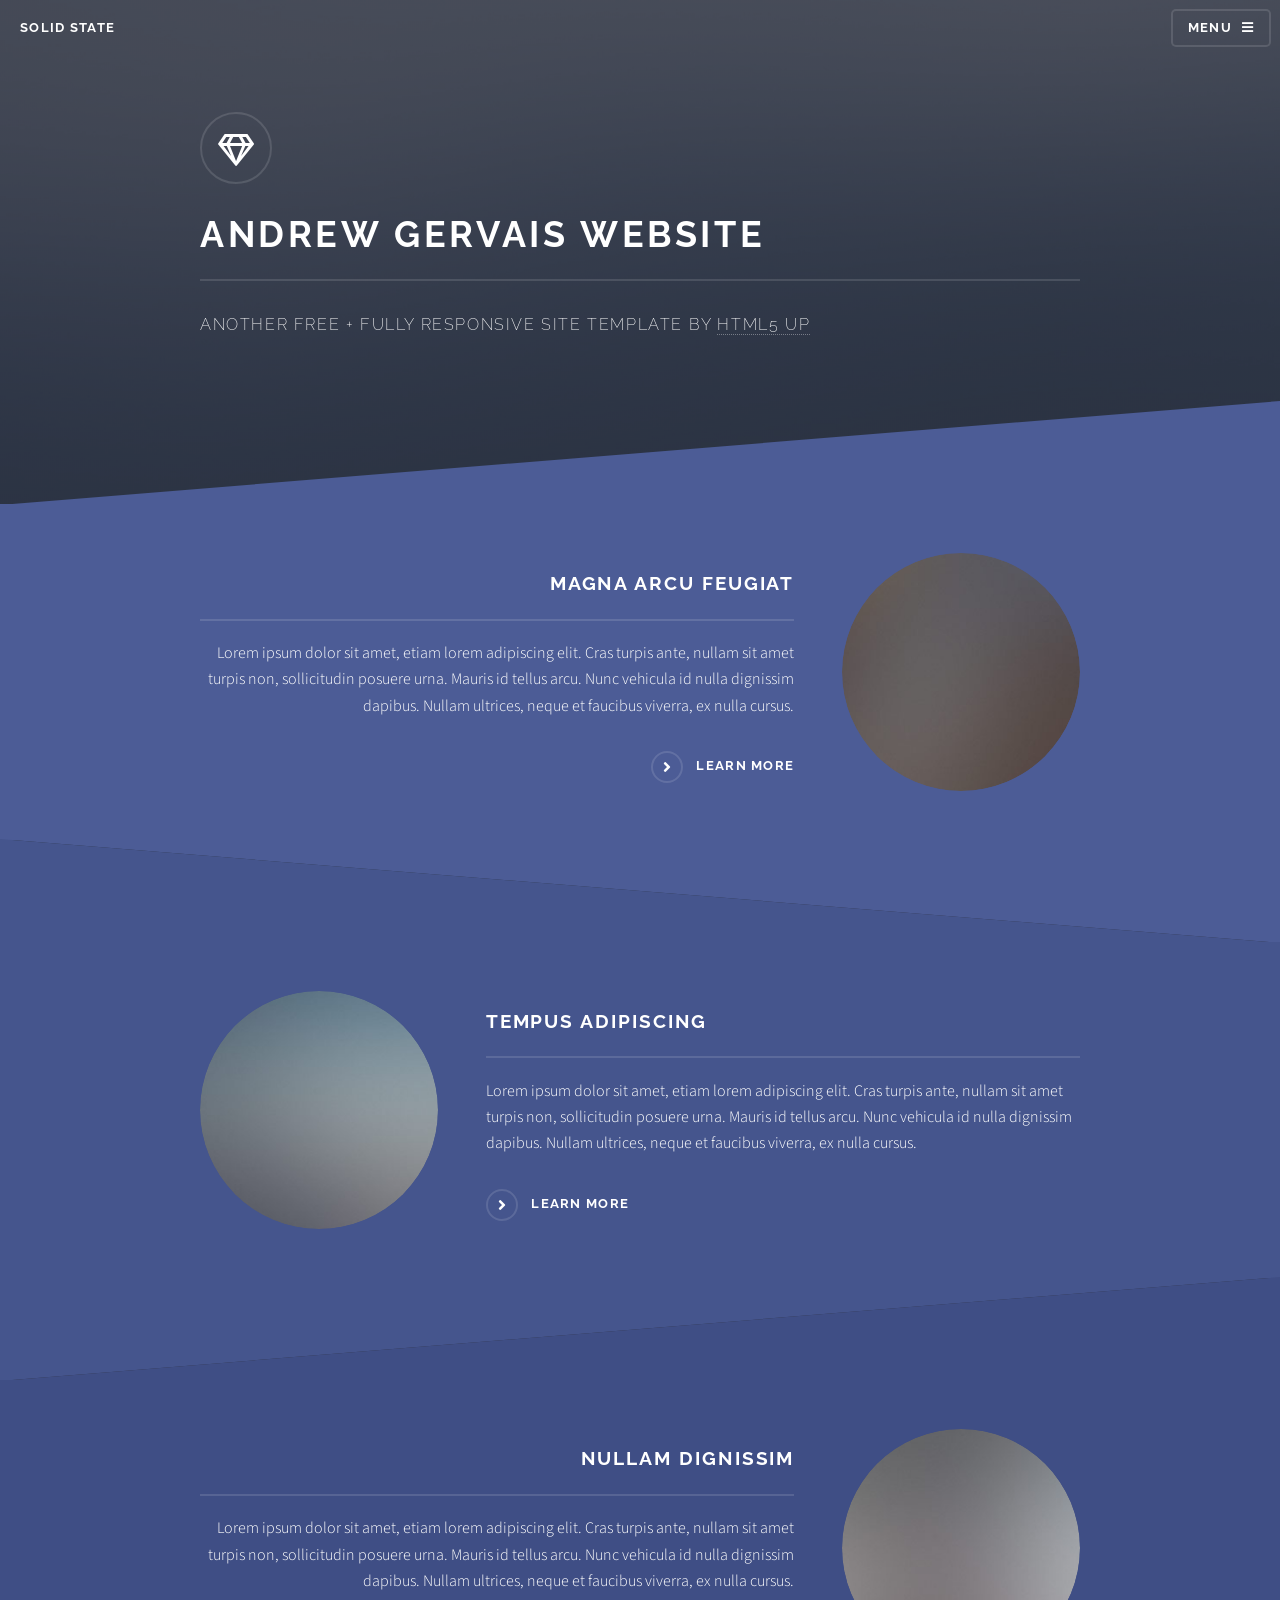
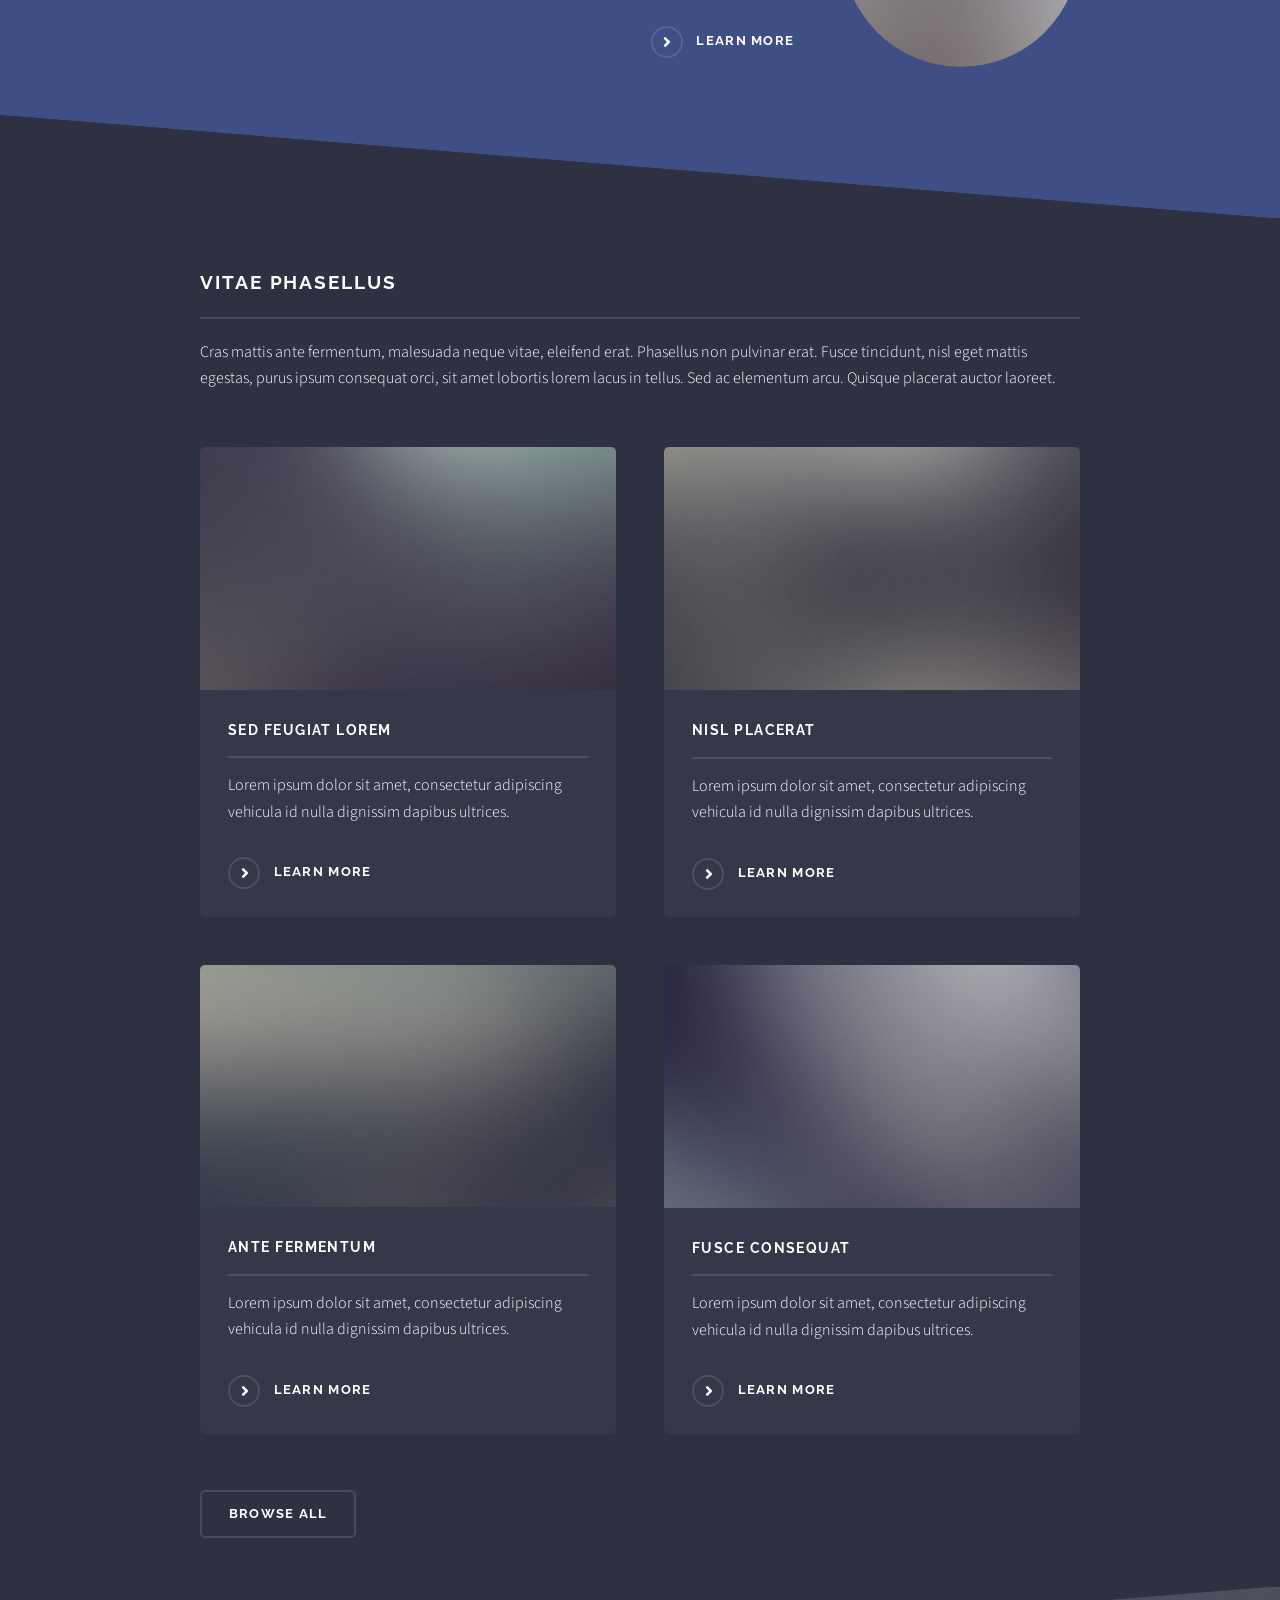
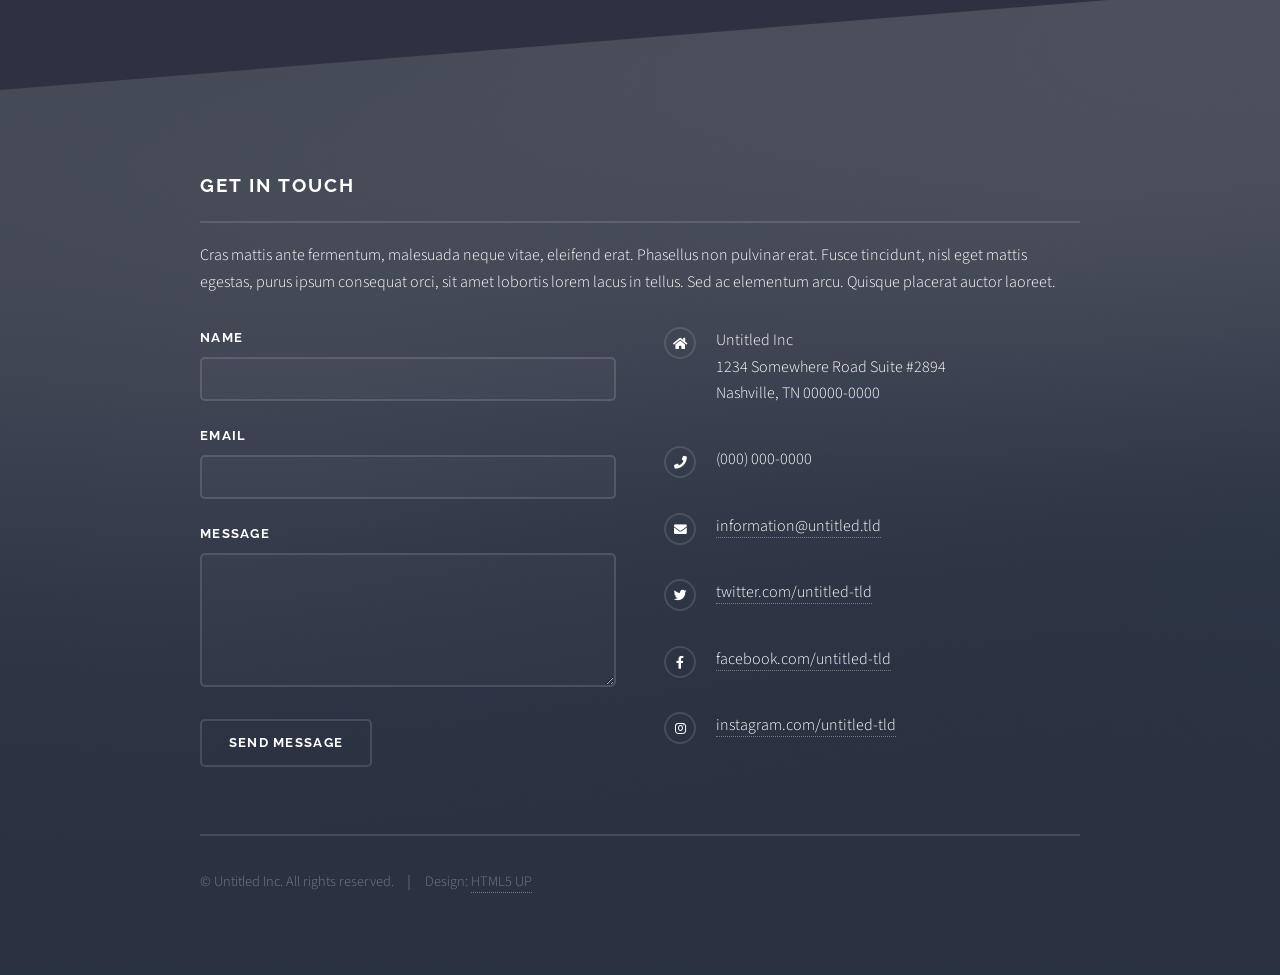
==== commit baa38f18: "update1" ====
--- a/html5up-solid-state/index.html
+++ b/html5up-solid-state/index.html
@@ -44,7 +44,7 @@
 					<section id="banner">
 						<div class="inner">
 							<div class="logo"><span class="icon fa-gem"></span></div>
-							<h2>This is Solid State</h2>
+							<h2> Andrew Gervais Website	</h2>
 							<p>Another free + fully responsive site template by <a href="http://html5up.net">HTML5 UP</a></p>
 						</div>
 					</section>
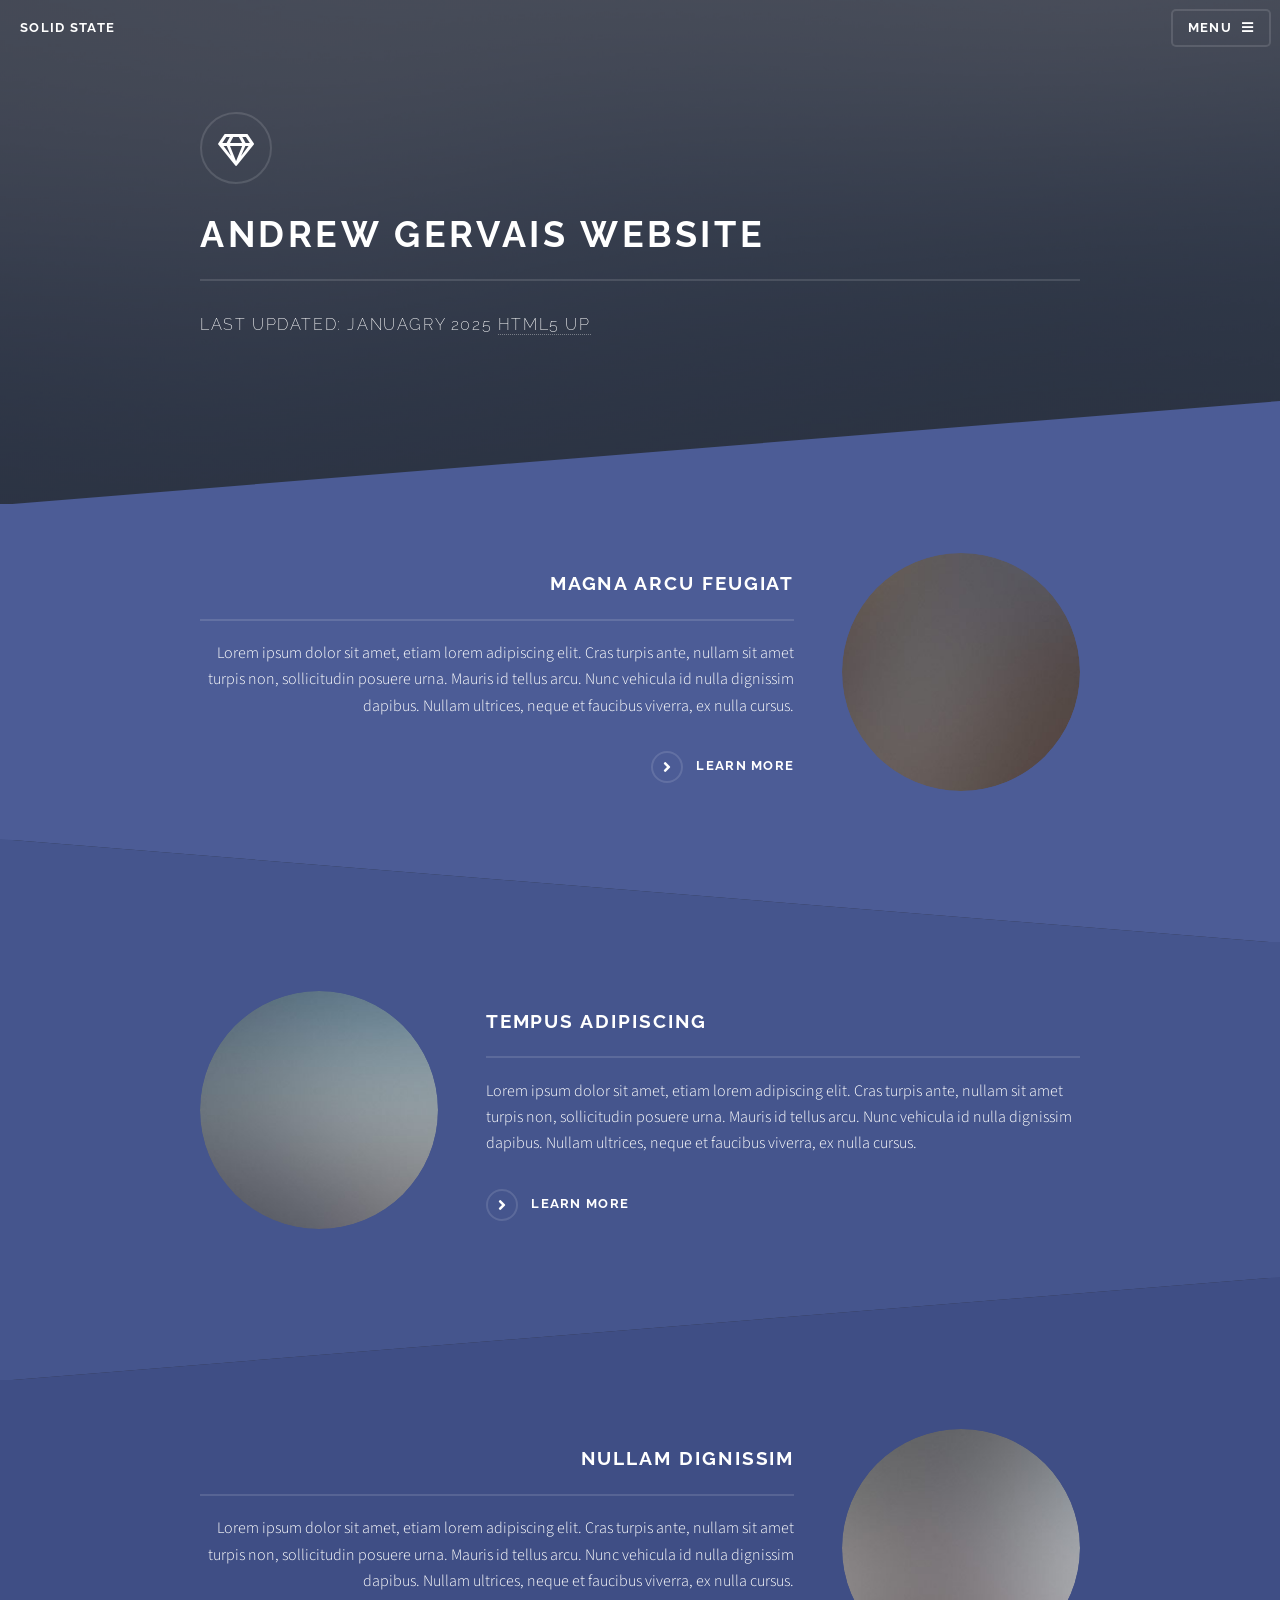
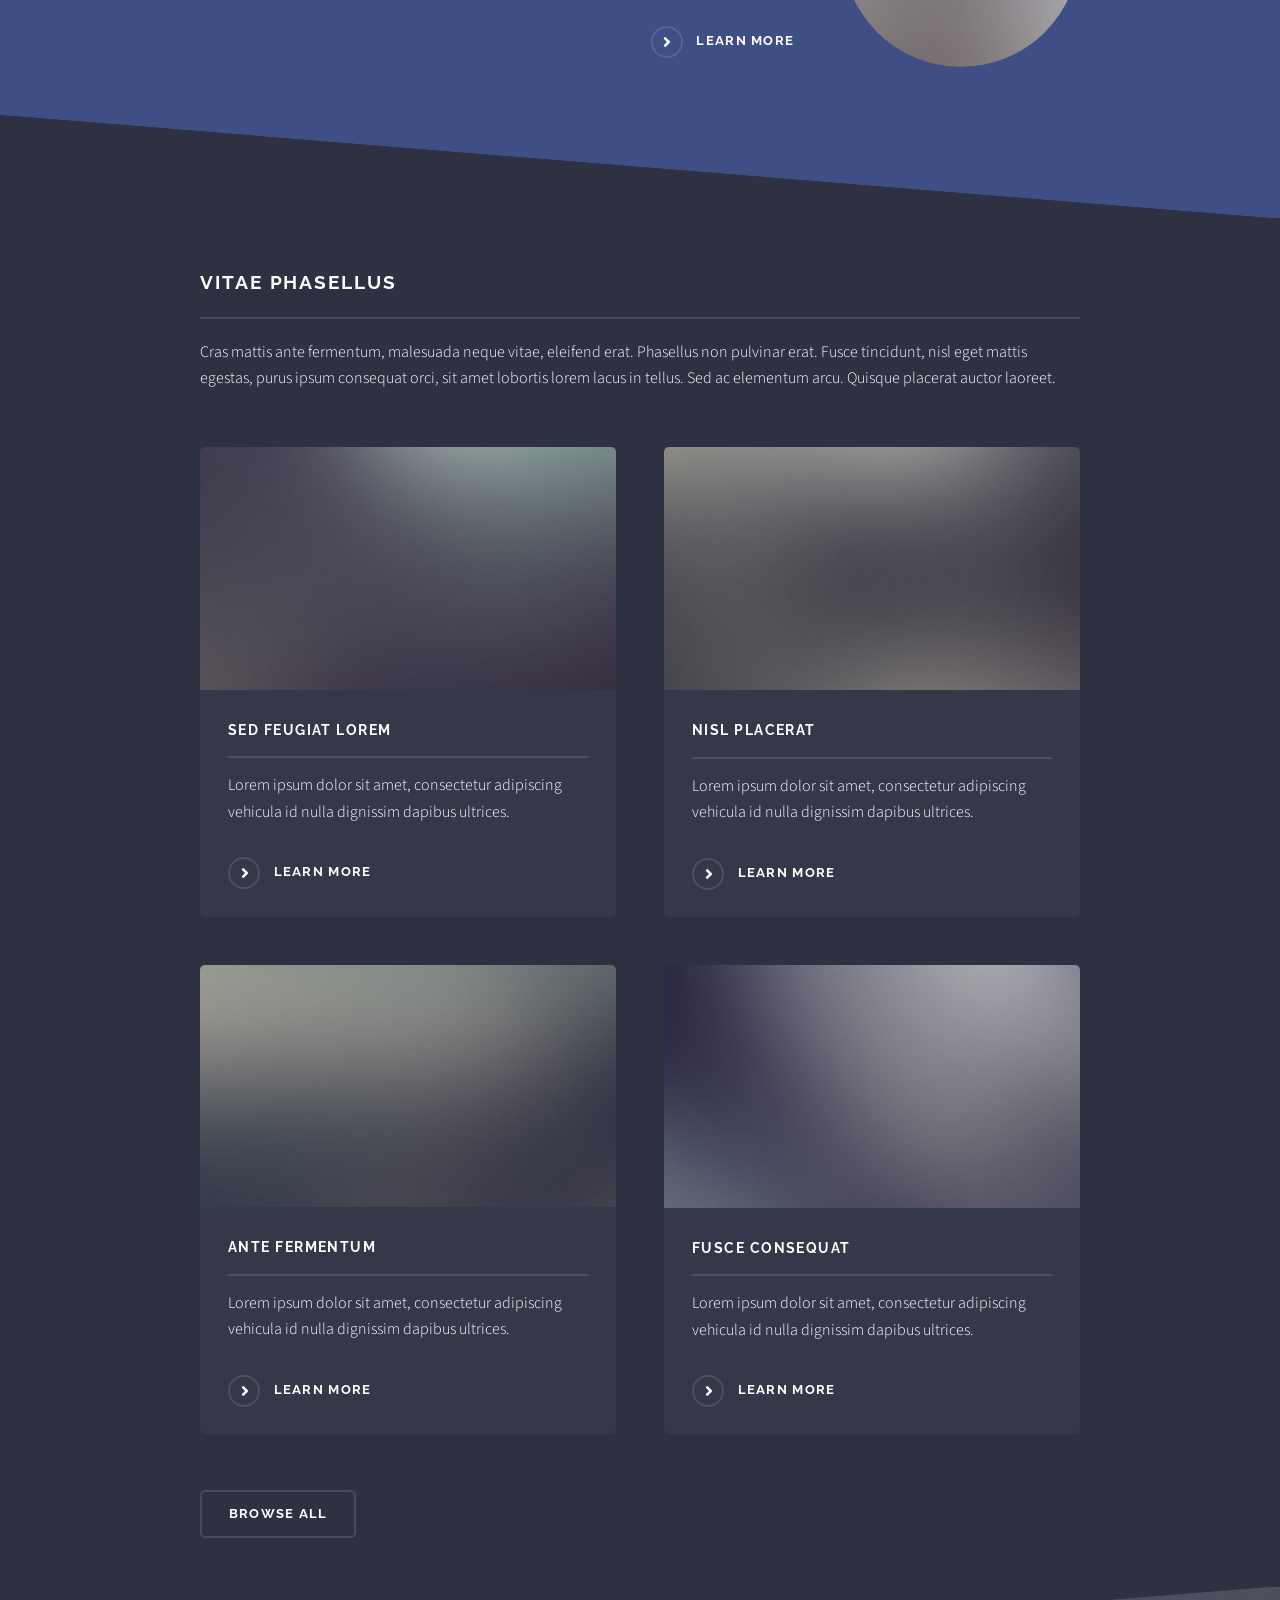
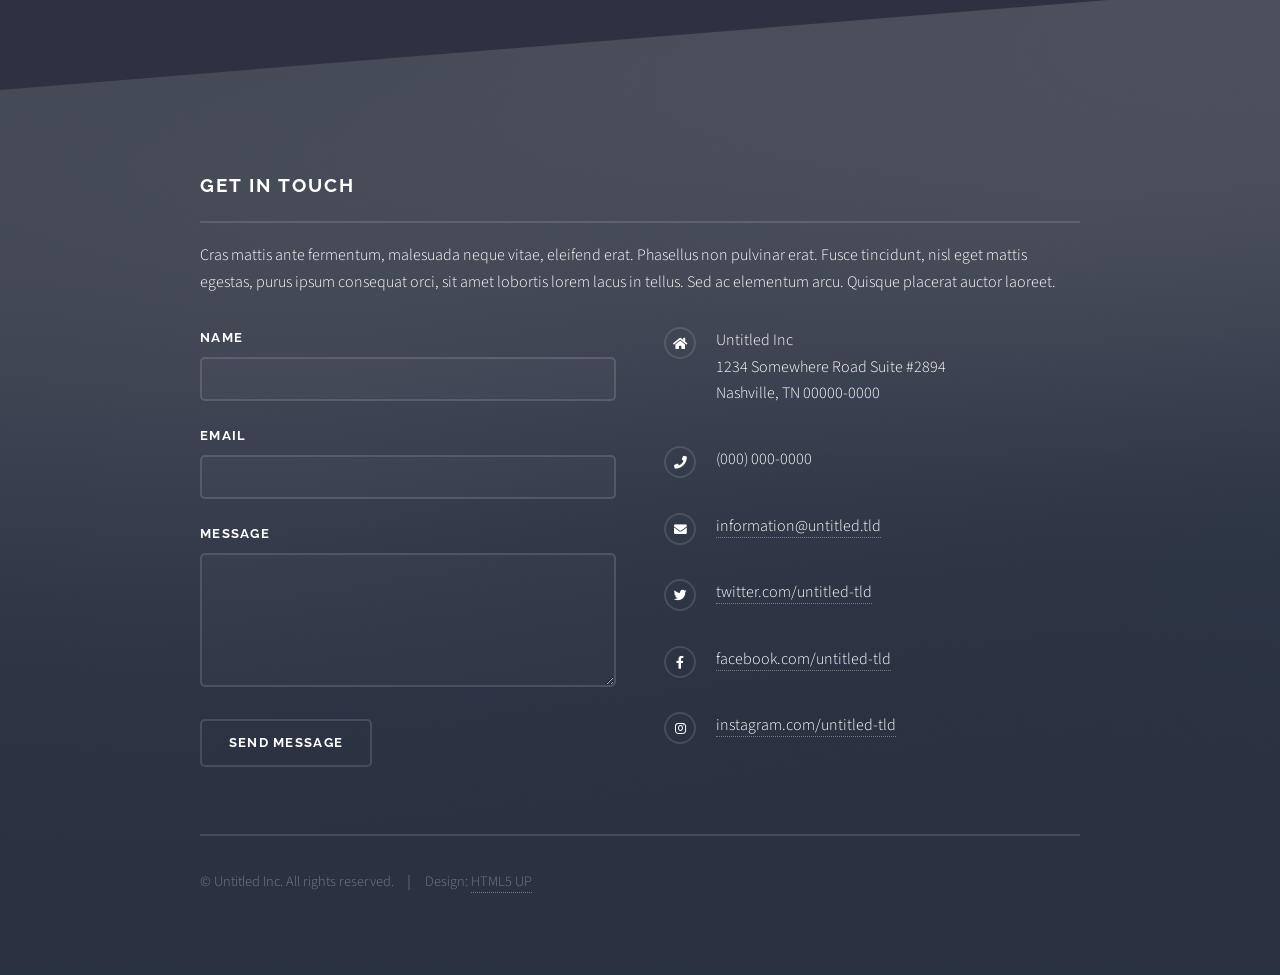
==== commit 988db5e1: "update" ====
--- a/html5up-solid-state/index.html
+++ b/html5up-solid-state/index.html
@@ -45,7 +45,7 @@
 						<div class="inner">
 							<div class="logo"><span class="icon fa-gem"></span></div>
 							<h2> Andrew Gervais Website	</h2>
-							<p>Another free + fully responsive site template by <a href="http://html5up.net">HTML5 UP</a></p>
+							<p> Last Updated: Januagry 2025 <a href="http://html5up.net">HTML5 UP</a></p>
 						</div>
 					</section>
 
